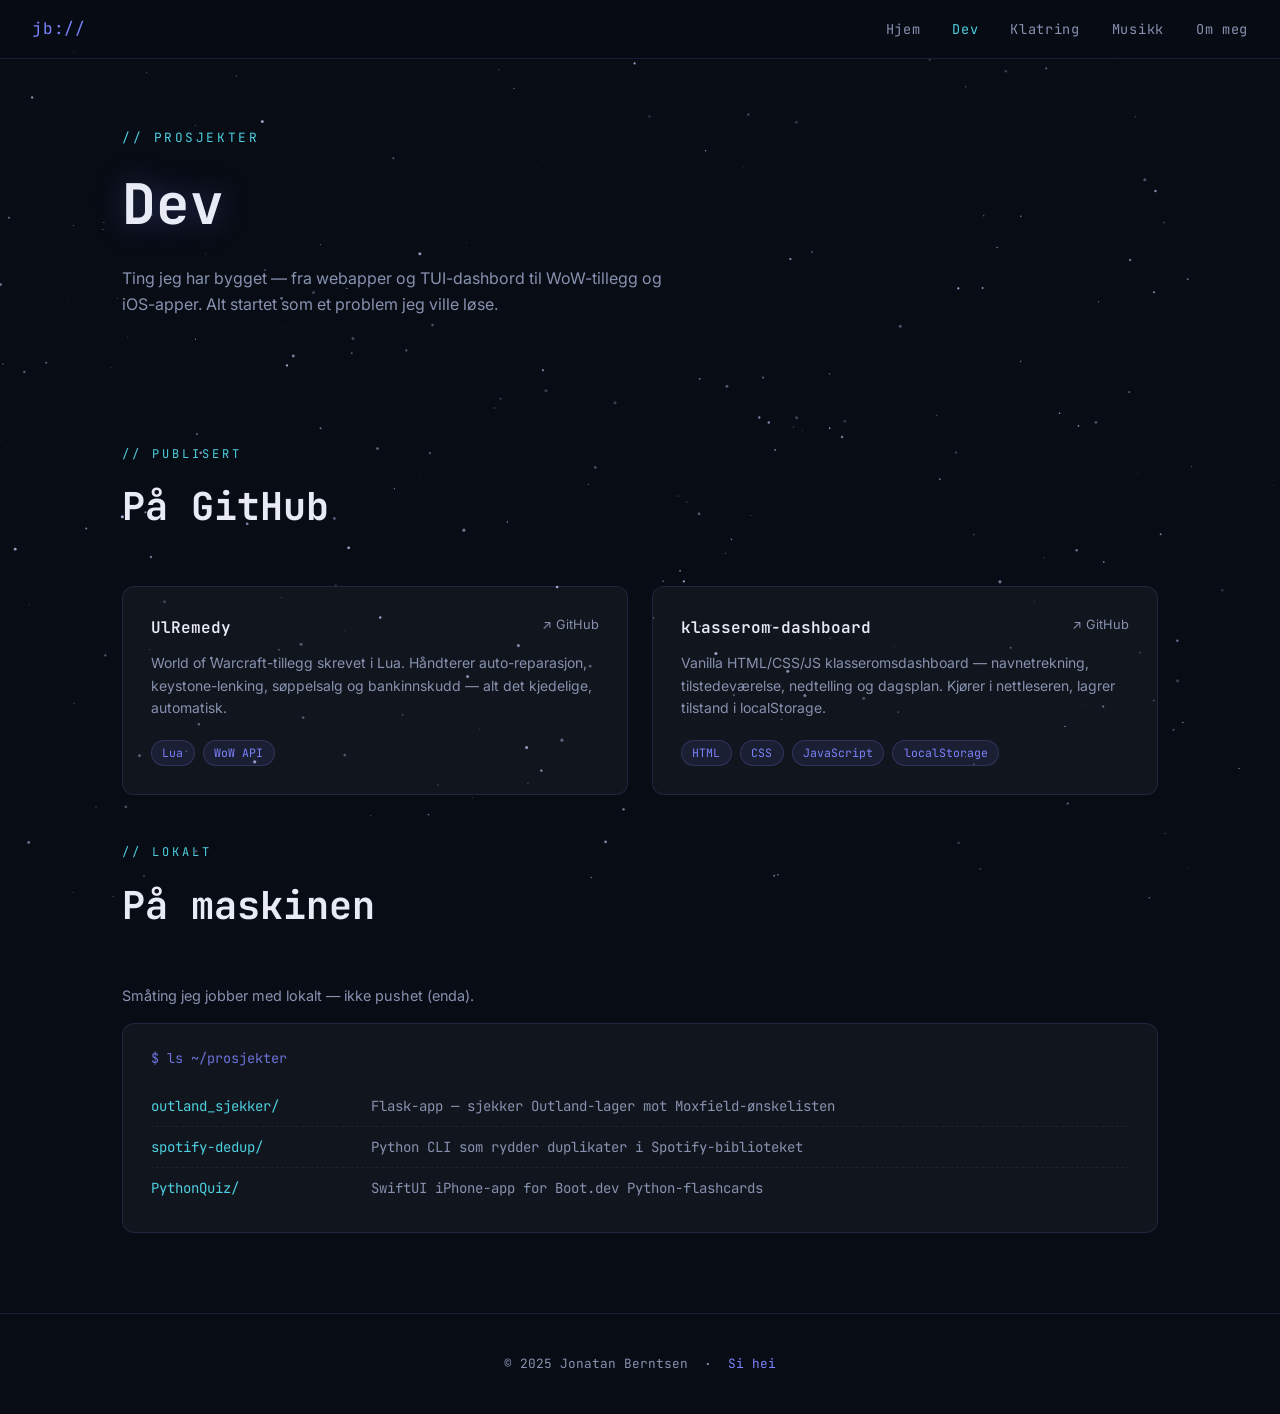
==== dev.html @ d4362f41 "Bytt emojis i nav-cards til SVG og rydd Dev-siden - index.html + style.css: erstatt emoji-ikoner (💻🧗" ====
<!DOCTYPE html>
<html lang="no">
<head>
  <meta charset="UTF-8" />
  <meta name="viewport" content="width=device-width, initial-scale=1.0" />
  <title>Dev — Jonatan Berntsen</title>
  <meta name="description" content="Prosjekter og ting Jonatan har bygget." />
  <link rel="preconnect" href="https://fonts.googleapis.com" />
  <link rel="preconnect" href="https://fonts.gstatic.com" crossorigin />
  <link href="https://fonts.googleapis.com/css2?family=JetBrains+Mono:wght@400;600;700&family=Inter:wght@400;500&display=swap" rel="stylesheet" />
  <link rel="stylesheet" href="css/style.css" />
</head>
<body>

<canvas id="starfield"></canvas>

<div class="page-wrap">

  <nav class="site-nav">
    <a class="nav-logo" href="index.html">jb://</a>
    <ul class="nav-links">
      <li><a href="index.html">Hjem</a></li>
      <li><a href="dev.html">Dev</a></li>
      <li><a href="klatring.html">Klatring</a></li>
      <li><a href="musikk.html">Musikk</a></li>
      <li><a href="om-meg.html">Om meg</a></li>
    </ul>
  </nav>

  <div class="page-hero">
    <p class="page-hero-label">// prosjekter</p>
    <h1 class="page-hero-title">Dev</h1>
    <p class="page-hero-sub">
      Ting jeg har bygget — fra webapper og TUI-dashbord til WoW-tillegg og iOS-apper.
      Alt startet som et problem jeg ville løse.
    </p>
  </div>

  <section>

    <p class="section-label">// publisert</p>
    <h2 class="section-title">På GitHub</h2>

    <div class="project-grid">

      <div class="project-card">
        <div class="project-card-header">
          <span class="project-name">UlRemedy</span>
          <a class="project-link" href="https://github.com/Knitresletta/UlRemedy" target="_blank" rel="noopener">↗ GitHub</a>
        </div>
        <p class="project-desc">
          World of Warcraft-tillegg skrevet i Lua. Håndterer auto-reparasjon, keystone-lenking,
          søppelsalg og bankinnskudd — alt det kjedelige, automatisk.
        </p>
        <div class="tech-tags">
          <span class="tech-tag">Lua</span>
          <span class="tech-tag">WoW API</span>
        </div>
      </div>

      <div class="project-card">
        <div class="project-card-header">
          <span class="project-name">klasserom-dashboard</span>
          <a class="project-link" href="https://github.com/Knitresletta/klasserom-dashboard" target="_blank" rel="noopener">↗ GitHub</a>
        </div>
        <p class="project-desc">
          Vanilla HTML/CSS/JS klasseromsdashboard — navnetrekning, tilstedeværelse, nedtelling og dagsplan.
          Kjører i nettleseren, lagrer tilstand i localStorage.
        </p>
        <div class="tech-tags">
          <span class="tech-tag">HTML</span>
          <span class="tech-tag">CSS</span>
          <span class="tech-tag">JavaScript</span>
          <span class="tech-tag">localStorage</span>
        </div>
      </div>

    </div>

    <p class="section-label" style="margin-top:3rem;">// lokalt</p>
    <h2 class="section-title">På maskinen</h2>
    <p style="color:var(--text-muted);font-size:0.9rem;margin-bottom:1rem;">
      Småting jeg jobber med lokalt — ikke pushet (enda).
    </p>

    <div class="local-projects">
      <p class="local-projects-prompt">$ ls ~/prosjekter</p>

      <div class="local-project">
        <span class="local-project-name">outland_sjekker/</span>
        <span class="local-project-desc">Flask-app — sjekker Outland-lager mot Moxfield-ønskelisten</span>
      </div>
      <div class="local-project">
        <span class="local-project-name">spotify-dedup/</span>
        <span class="local-project-desc">Python CLI som rydder duplikater i Spotify-biblioteket</span>
      </div>
      <div class="local-project">
        <span class="local-project-name">PythonQuiz/</span>
        <span class="local-project-desc">SwiftUI iPhone-app for Boot.dev Python-flashcards</span>
      </div>
    </div>

  </section>

  <footer class="site-footer">
    <p>© 2025 Jonatan Berntsen &nbsp;·&nbsp; <a href="index.html#kontakt">Si hei</a></p>
  </footer>

</div>

<script src="js/main.js"></script>
</body>
</html>
---- css/style.css ----
/* ===== RESET & BASE ===== */
*, *::before, *::after {
  box-sizing: border-box;
  margin: 0;
  padding: 0;
}

:root {
  --bg: #080c14;
  --bg-card: rgba(255, 255, 255, 0.04);
  --bg-card-hover: rgba(124, 131, 253, 0.08);
  --text: #e8eaf6;
  --text-muted: #8892b0;
  --accent: #7c83fd;
  --accent-cyan: #4dd0e1;
  --accent-glow: rgba(124, 131, 253, 0.35);
  --cyan-glow: rgba(77, 208, 225, 0.3);
  --border: rgba(124, 131, 253, 0.15);
  --border-hover: rgba(124, 131, 253, 0.5);
  --font-mono: 'JetBrains Mono', 'Courier New', monospace;
  --font-body: 'Inter', system-ui, sans-serif;
  --radius: 12px;
  --transition: 0.3s ease;
}

html {
  scroll-behavior: smooth;
}

body {
  background-color: var(--bg);
  color: var(--text);
  font-family: var(--font-body);
  font-size: 16px;
  line-height: 1.6;
  overflow-x: hidden;
}

a {
  color: var(--accent);
  text-decoration: none;
}

a:hover {
  color: var(--accent-cyan);
}

/* ===== CANVAS STARFIELD ===== */
#starfield {
  position: fixed;
  top: 0;
  left: 0;
  width: 100%;
  height: 100%;
  z-index: 0;
  pointer-events: none;
}

/* ===== LAYOUT WRAPPER ===== */
.page-wrap {
  position: relative;
  z-index: 1;
}

/* ===== NAV HEADER ===== */
.site-nav {
  position: fixed;
  top: 0;
  left: 0;
  right: 0;
  z-index: 100;
  display: flex;
  justify-content: space-between;
  align-items: center;
  padding: 1rem 2rem;
  background: rgba(8, 12, 20, 0.8);
  backdrop-filter: blur(12px);
  border-bottom: 1px solid var(--border);
}

.nav-logo {
  font-family: var(--font-mono);
  font-size: 1rem;
  color: var(--accent);
  letter-spacing: 0.05em;
}

.nav-links {
  display: flex;
  gap: 2rem;
  list-style: none;
}

.nav-links a {
  font-family: var(--font-mono);
  font-size: 0.85rem;
  color: var(--text-muted);
  letter-spacing: 0.05em;
  transition: color var(--transition);
}

.nav-links a:hover,
.nav-links a.active {
  color: var(--accent-cyan);
}

/* ===== HERO ===== */
.hero {
  min-height: 100vh;
  display: flex;
  flex-direction: column;
  justify-content: center;
  align-items: center;
  text-align: center;
  padding: 6rem 2rem 4rem;
}

.hero-eyebrow {
  font-family: var(--font-mono);
  font-size: 0.85rem;
  color: var(--accent-cyan);
  letter-spacing: 0.2em;
  text-transform: uppercase;
  margin-bottom: 1.5rem;
  opacity: 0;
  animation: fadeUp 0.8s ease 0.3s forwards;
}

.hero-name {
  font-family: var(--font-mono);
  font-size: clamp(2.5rem, 8vw, 5.5rem);
  font-weight: 700;
  line-height: 1.1;
  letter-spacing: -0.02em;
  color: var(--text);
  text-shadow: 0 0 40px var(--accent-glow);
  opacity: 0;
  animation: fadeUp 0.8s ease 0.5s forwards;
}

.hero-roles {
  font-family: var(--font-mono);
  font-size: clamp(0.9rem, 2.5vw, 1.15rem);
  color: var(--text-muted);
  margin-top: 1.25rem;
  min-height: 1.6em;
  opacity: 0;
  animation: fadeUp 0.8s ease 0.7s forwards;
}

.hero-roles .role-highlight {
  color: var(--accent);
}

.hero-tagline {
  margin-top: 2rem;
  font-size: 1rem;
  color: var(--text-muted);
  max-width: 480px;
  opacity: 0;
  animation: fadeUp 0.8s ease 0.9s forwards;
}

.scroll-hint {
  margin-top: 3.5rem;
  display: flex;
  flex-direction: column;
  align-items: center;
  gap: 0.5rem;
  opacity: 0;
  animation: fadeUp 0.8s ease 1.1s forwards;
}

.scroll-hint span {
  font-family: var(--font-mono);
  font-size: 0.75rem;
  color: var(--text-muted);
  letter-spacing: 0.1em;
}

.scroll-arrow {
  width: 24px;
  height: 24px;
  border-right: 2px solid var(--accent);
  border-bottom: 2px solid var(--accent);
  transform: rotate(45deg);
  animation: bounce 2s ease infinite;
  cursor: pointer;
}

/* ===== SECTIONS ===== */
section {
  padding: 5rem 2rem;
  max-width: 1100px;
  margin: 0 auto;
}

.section-label {
  font-family: var(--font-mono);
  font-size: 0.75rem;
  color: var(--accent-cyan);
  letter-spacing: 0.25em;
  text-transform: uppercase;
  margin-bottom: 0.75rem;
}

.section-title {
  font-family: var(--font-mono);
  font-size: clamp(1.6rem, 4vw, 2.4rem);
  font-weight: 700;
  color: var(--text);
  margin-bottom: 3rem;
}

/* ===== NAV CARDS (LANDING) ===== */
.nav-cards {
  display: grid;
  grid-template-columns: repeat(auto-fit, minmax(220px, 1fr));
  gap: 1.5rem;
}

.nav-card {
  display: block;
  background: var(--bg-card);
  border: 1px solid var(--border);
  border-radius: var(--radius);
  padding: 2rem 1.75rem;
  transition: background var(--transition), border-color var(--transition), transform var(--transition), box-shadow var(--transition);
  cursor: pointer;
}

.nav-card:hover {
  background: var(--bg-card-hover);
  border-color: var(--border-hover);
  transform: translateY(-4px);
  box-shadow: 0 8px 32px var(--accent-glow), 0 0 0 1px var(--border-hover);
}

.nav-card-icon {
  width: 32px;
  height: 32px;
  margin-bottom: 1rem;
  display: block;
  color: var(--accent);
  transition: color var(--transition), transform var(--transition);
}

.nav-card:hover .nav-card-icon {
  color: var(--accent-cyan);
  transform: translateY(-2px);
}

.nav-card-title {
  font-family: var(--font-mono);
  font-size: 1.1rem;
  font-weight: 600;
  color: var(--text);
  margin-bottom: 0.5rem;
}

.nav-card-desc {
  font-size: 0.875rem;
  color: var(--text-muted);
  line-height: 1.5;
}

.nav-card-arrow {
  display: inline-block;
  margin-top: 1.25rem;
  font-family: var(--font-mono);
  font-size: 0.8rem;
  color: var(--accent);
  transition: transform var(--transition), color var(--transition);
}

.nav-card:hover .nav-card-arrow {
  transform: translateX(4px);
  color: var(--accent-cyan);
}

/* ===== PROJECT CARDS ===== */
.project-grid {
  display: grid;
  grid-template-columns: repeat(auto-fit, minmax(300px, 1fr));
  gap: 1.5rem;
}

.project-card {
  background: var(--bg-card);
  border: 1px solid var(--border);
  border-radius: var(--radius);
  padding: 1.75rem;
  transition: background var(--transition), border-color var(--transition), transform var(--transition), box-shadow var(--transition);
}

.project-card:hover {
  background: var(--bg-card-hover);
  border-color: var(--border-hover);
  transform: translateY(-3px);
  box-shadow: 0 6px 24px var(--accent-glow);
}

.project-card-header {
  display: flex;
  justify-content: space-between;
  align-items: flex-start;
  margin-bottom: 0.75rem;
}

.project-name {
  font-family: var(--font-mono);
  font-size: 1rem;
  font-weight: 600;
  color: var(--text);
}

.project-link {
  font-size: 0.8rem;
  color: var(--text-muted);
  transition: color var(--transition);
}

.project-link:hover {
  color: var(--accent-cyan);
}

.project-desc {
  font-size: 0.875rem;
  color: var(--text-muted);
  margin-bottom: 1.25rem;
  line-height: 1.6;
}

.tech-tags {
  display: flex;
  flex-wrap: wrap;
  gap: 0.5rem;
}

.tech-tag {
  font-family: var(--font-mono);
  font-size: 0.72rem;
  padding: 0.2rem 0.65rem;
  border-radius: 99px;
  background: rgba(124, 131, 253, 0.1);
  color: var(--accent);
  border: 1px solid rgba(124, 131, 253, 0.2);
}

/* ===== LOCAL PROJECTS (terminal list) ===== */
.local-projects {
  background: var(--bg-card);
  border: 1px solid var(--border);
  border-radius: var(--radius);
  padding: 1.5rem 1.75rem;
  font-family: var(--font-mono);
}

.local-projects-prompt {
  color: var(--accent);
  font-size: 0.85rem;
  margin-bottom: 1rem;
  opacity: 0.85;
}

.local-project {
  display: grid;
  grid-template-columns: 200px 1fr;
  gap: 1.25rem;
  padding: 0.55rem 0;
  font-size: 0.875rem;
  border-bottom: 1px dashed rgba(255, 255, 255, 0.06);
}

.local-project:last-child {
  border-bottom: none;
}

.local-project-name {
  color: var(--accent-cyan);
}

.local-project-desc {
  color: var(--text-muted);
  font-family: var(--font-sans);
}

/* ===== CONTACT FORM ===== */
.contact-section {
  max-width: 640px;
  margin: 0 auto;
}

.contact-form {
  display: flex;
  flex-direction: column;
  gap: 1.25rem;
}

.form-group {
  display: flex;
  flex-direction: column;
  gap: 0.4rem;
}

.form-group label {
  font-family: var(--font-mono);
  font-size: 0.8rem;
  color: var(--text-muted);
  letter-spacing: 0.08em;
}

.form-group input,
.form-group textarea {
  background: var(--bg-card);
  border: 1px solid var(--border);
  border-radius: 8px;
  padding: 0.75rem 1rem;
  color: var(--text);
  font-family: var(--font-body);
  font-size: 0.95rem;
  transition: border-color var(--transition), box-shadow var(--transition);
  outline: none;
  resize: none;
}

.form-group input:focus,
.form-group textarea:focus {
  border-color: var(--accent);
  box-shadow: 0 0 0 3px var(--accent-glow);
}

.form-group textarea {
  min-height: 140px;
}

.btn-send {
  align-self: flex-start;
  background: transparent;
  border: 1px solid var(--accent);
  color: var(--accent);
  font-family: var(--font-mono);
  font-size: 0.9rem;
  padding: 0.75rem 2rem;
  border-radius: 8px;
  cursor: pointer;
  transition: background var(--transition), color var(--transition), box-shadow var(--transition);
}

.btn-send:hover {
  background: var(--accent);
  color: var(--bg);
  box-shadow: 0 4px 20px var(--accent-glow);
}

.form-success {
  display: none;
  font-family: var(--font-mono);
  font-size: 0.9rem;
  color: var(--accent-cyan);
  padding: 1rem;
  border: 1px solid var(--cyan-glow);
  border-radius: 8px;
  text-align: center;
}

/* ===== CONTENT BLOCKS (undersider) ===== */
.content-block {
  max-width: 720px;
}

.content-block h2 {
  font-family: var(--font-mono);
  font-size: 1.3rem;
  color: var(--accent);
  margin-top: 2.5rem;
  margin-bottom: 0.75rem;
}

.content-block p {
  color: var(--text-muted);
  line-height: 1.8;
  margin-bottom: 1rem;
}

.content-block ul {
  color: var(--text-muted);
  padding-left: 1.5rem;
  line-height: 1.8;
}

.skill-list {
  display: flex;
  flex-wrap: wrap;
  gap: 0.75rem;
  margin-top: 1.25rem;
}

.skill-badge {
  font-family: var(--font-mono);
  font-size: 0.8rem;
  padding: 0.35rem 0.85rem;
  border-radius: 99px;
  background: rgba(77, 208, 225, 0.08);
  color: var(--accent-cyan);
  border: 1px solid rgba(77, 208, 225, 0.2);
}

/* ===== FOOTER ===== */
.site-footer {
  text-align: center;
  padding: 2.5rem 2rem;
  font-family: var(--font-mono);
  font-size: 0.8rem;
  color: var(--text-muted);
  border-top: 1px solid var(--border);
}

/* ===== SUBPAGE HERO ===== */
.page-hero {
  padding: 8rem 2rem 3rem;
  max-width: 1100px;
  margin: 0 auto;
}

.page-hero-label {
  font-family: var(--font-mono);
  font-size: 0.8rem;
  color: var(--accent-cyan);
  letter-spacing: 0.2em;
  text-transform: uppercase;
  margin-bottom: 0.75rem;
}

.page-hero-title {
  font-family: var(--font-mono);
  font-size: clamp(2rem, 5vw, 3.5rem);
  font-weight: 700;
  color: var(--text);
  text-shadow: 0 0 30px var(--accent-glow);
}

.page-hero-sub {
  margin-top: 1rem;
  font-size: 1rem;
  color: var(--text-muted);
  max-width: 560px;
}

/* ===== DIVIDER ===== */
.divider {
  width: 100%;
  height: 1px;
  background: linear-gradient(90deg, transparent, var(--border), transparent);
  margin: 1rem 0;
}

/* ===== ANIMATIONS ===== */
@keyframes fadeUp {
  from { opacity: 0; transform: translateY(20px); }
  to   { opacity: 1; transform: translateY(0); }
}

@keyframes bounce {
  0%, 100% { transform: rotate(45deg) translateY(0); }
  50%       { transform: rotate(45deg) translateY(6px); }
}

/* ===== TYPEWRITER CURSOR ===== */
.cursor {
  display: inline-block;
  width: 2px;
  height: 1.1em;
  background: var(--accent-cyan);
  vertical-align: middle;
  margin-left: 2px;
  animation: blink 1s step-end infinite;
}

@keyframes blink {
  0%, 100% { opacity: 1; }
  50%       { opacity: 0; }
}

/* ===== ØTHER/DEV/NULL SECTION ===== */
.oether-section {
  border-left: 3px solid var(--accent-cyan);
  padding-left: 1.75rem;
  margin-bottom: 4rem;
}

.oether-banner {
  width: 100%;
  max-height: 260px;
  object-fit: cover;
  border-radius: var(--radius);
  margin-bottom: 1.75rem;
  border: 1px solid var(--border);
}

.oether-meta {
  display: flex;
  align-items: center;
  gap: 1rem;
  margin-bottom: 1.25rem;
  flex-wrap: wrap;
}

.oether-genre-tag {
  font-family: var(--font-mono);
  font-size: 0.75rem;
  padding: 0.25rem 0.75rem;
  border-radius: 99px;
  background: rgba(77, 208, 225, 0.1);
  color: var(--accent-cyan);
  border: 1px solid rgba(77, 208, 225, 0.25);
}

.btn-spotify {
  display: inline-flex;
  align-items: center;
  gap: 0.5rem;
  background: transparent;
  border: 1px solid var(--accent-cyan);
  color: var(--accent-cyan);
  font-family: var(--font-mono);
  font-size: 0.85rem;
  padding: 0.6rem 1.4rem;
  border-radius: 8px;
  transition: background var(--transition), color var(--transition), box-shadow var(--transition);
  margin-top: 1.5rem;
  margin-bottom: 2.5rem;
}

.btn-spotify:hover {
  background: var(--accent-cyan);
  color: var(--bg);
  box-shadow: 0 4px 20px var(--cyan-glow);
}

/* ===== TRACK GRID ===== */
.track-grid {
  display: grid;
  grid-template-columns: repeat(auto-fill, minmax(155px, 1fr));
  gap: 1.25rem;
}

.track-card {
  position: relative;
  border-radius: var(--radius);
  overflow: hidden;
  background: var(--bg-card);
  border: 1px solid var(--border);
  transition: transform var(--transition), box-shadow var(--transition), border-color var(--transition);
}

.track-card:hover {
  transform: translateY(-3px);
  box-shadow: 0 6px 24px var(--cyan-glow);
  border-color: rgba(77, 208, 225, 0.4);
}

.track-card img {
  width: 100%;
  aspect-ratio: 1;
  object-fit: cover;
  display: block;
}

.track-card-info {
  padding: 0.75rem;
}

.track-title {
  font-family: var(--font-mono);
  font-size: 0.78rem;
  color: var(--text);
  line-height: 1.3;
  margin-bottom: 0.25rem;
}

.track-duration {
  font-family: var(--font-mono);
  font-size: 0.7rem;
  color: var(--text-muted);
}

.track-card-link {
  position: absolute;
  inset: 0;
  z-index: 1;
}

/* ===== INSTRUMENT BADGES ===== */
.instrument-primary {
  font-family: var(--font-mono);
  font-size: 0.9rem;
  padding: 0.4rem 1rem;
  border-radius: 99px;
  background: rgba(77, 208, 225, 0.12);
  color: var(--accent-cyan);
  border: 1px solid rgba(77, 208, 225, 0.35);
  font-weight: 600;
}

/* ===== FRONT OF HOUSE BLOCK ===== */
.foh-block {
  margin-top: 2.5rem;
  padding: 1.5rem 1.75rem;
  border-left: 3px solid var(--accent);
  background: rgba(124, 131, 253, 0.04);
  border-radius: 0 var(--radius) var(--radius) 0;
}

.foh-block h3 {
  font-family: var(--font-mono);
  font-size: 1rem;
  color: var(--accent);
  margin-bottom: 0.75rem;
}

.foh-block p {
  font-size: 0.9rem;
  color: var(--text-muted);
  line-height: 1.7;
  margin-bottom: 0.5rem;
}

/* ===== MOBILE ===== */
@media (max-width: 640px) {
  .nav-links {
    gap: 1rem;
  }
  .nav-links a {
    font-size: 0.75rem;
  }
  .nav-cards {
    grid-template-columns: 1fr 1fr;
  }
  .project-grid {
    grid-template-columns: 1fr;
  }
  .local-project {
    grid-template-columns: 1fr;
    gap: 0.25rem;
  }
  .btn-send {
    align-self: stretch;
    text-align: center;
  }
}

@media (max-width: 400px) {
  .nav-cards {
    grid-template-columns: 1fr;
  }
}
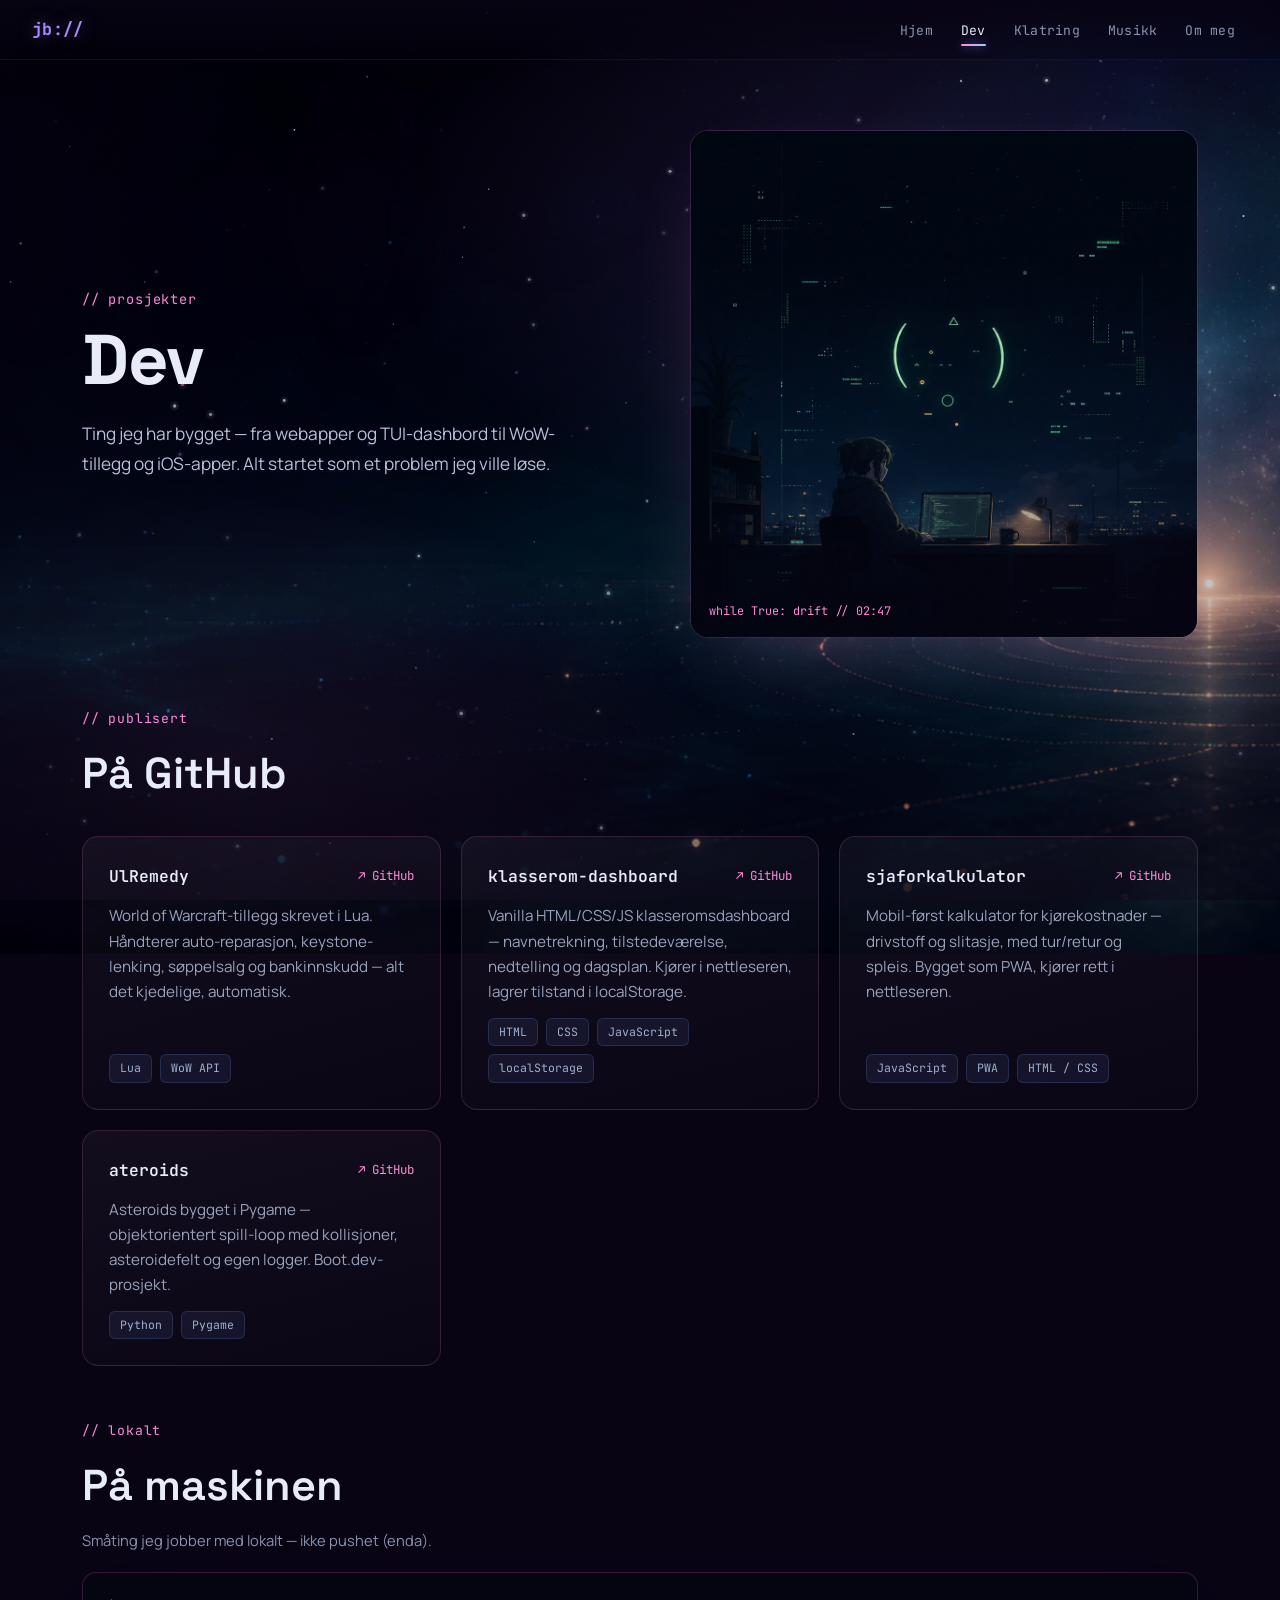
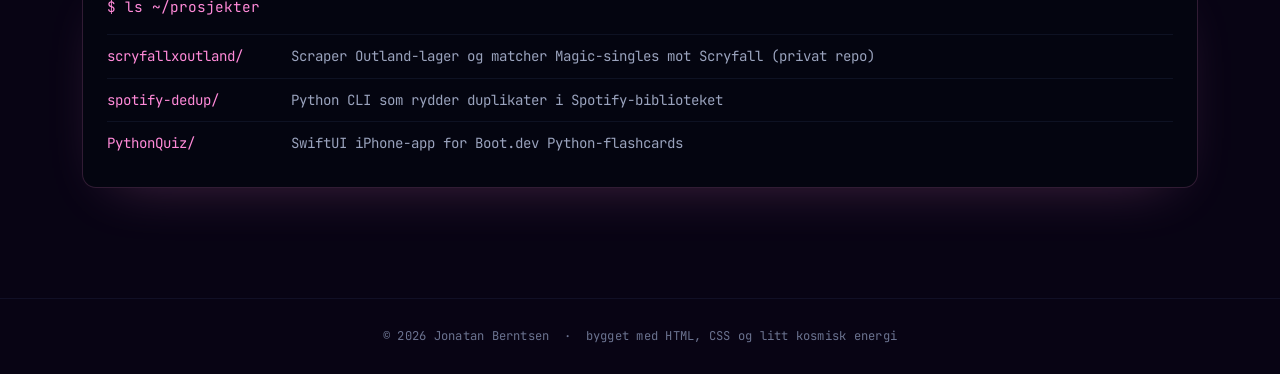
==== commit 39a17b8a: "Implementer Kosmos v2-designet fra Claude Design Visuell totaloverhaling av alle fem sidene: ny pale" ====
--- a/dev.html
+++ b/dev.html
@@ -7,12 +7,16 @@
   <meta name="description" content="Prosjekter og ting Jonatan har bygget." />
   <link rel="preconnect" href="https://fonts.googleapis.com" />
   <link rel="preconnect" href="https://fonts.gstatic.com" crossorigin />
-  <link href="https://fonts.googleapis.com/css2?family=JetBrains+Mono:wght@400;600;700&family=Inter:wght@400;500&display=swap" rel="stylesheet" />
+  <link href="https://fonts.googleapis.com/css2?family=Space+Grotesk:wght@400;500;600;700&family=Manrope:wght@400;500;600&family=JetBrains+Mono:wght@400;600;700&display=swap" rel="stylesheet" />
   <link rel="stylesheet" href="css/style.css" />
 </head>
 <body>
 
+<div class="cosmos-bg" aria-hidden="true"></div>
+<div class="nebula" aria-hidden="true"></div>
 <canvas id="starfield"></canvas>
+<div class="vignette" aria-hidden="true"></div>
+<div class="scanlines" aria-hidden="true"></div>
 
 <div class="page-wrap">
 
@@ -27,19 +31,28 @@
     </ul>
   </nav>
 
-  <div class="page-hero">
-    <p class="page-hero-label">// prosjekter</p>
-    <h1 class="page-hero-title">Dev</h1>
-    <p class="page-hero-sub">
-      Ting jeg har bygget — fra webapper og TUI-dashbord til WoW-tillegg og iOS-apper.
-      Alt startet som et problem jeg ville løse.
-    </p>
-  </div>
+  <main>
 
-  <section>
+  <!-- HERO -->
+  <section class="hero-grid">
+    <div>
+      <p class="page-hero-label" style="color:var(--pink);">// prosjekter</p>
+      <h1 class="page-hero-title">Dev</h1>
+      <p class="hero-grid-text">
+        Ting jeg har bygget — fra webapper og TUI-dashbord til WoW-tillegg og iOS-apper.
+        Alt startet som et problem jeg ville løse.
+      </p>
+    </div>
+    <div class="hero-media pink">
+      <img src="assets/images/withflowpass.jpg" alt="øther/dev/null — koding ved natt" />
+      <div class="hero-media-caption">while True: drift // 02:47</div>
+    </div>
+  </section>
 
-    <p class="section-label">// publisert</p>
-    <h2 class="section-title">På GitHub</h2>
+  <section class="section-wide" style="padding-top:40px;padding-bottom:110px;">
+
+    <p class="section-label pink">// publisert</p>
+    <h2 class="section-title" style="margin-bottom:28px;">På GitHub</h2>
 
     <div class="project-grid">
 
@@ -75,20 +88,49 @@
         </div>
       </div>
 
+      <div class="project-card">
+        <div class="project-card-header">
+          <span class="project-name">sjaforkalkulator</span>
+          <a class="project-link" href="https://github.com/Knitresletta/sjaforkalkulator" target="_blank" rel="noopener">↗ GitHub</a>
+        </div>
+        <p class="project-desc">
+          Mobil-først kalkulator for kjørekostnader — drivstoff og slitasje, med tur/retur og spleis.
+          Bygget som PWA, kjører rett i nettleseren.
+        </p>
+        <div class="tech-tags">
+          <span class="tech-tag">JavaScript</span>
+          <span class="tech-tag">PWA</span>
+          <span class="tech-tag">HTML / CSS</span>
+        </div>
+      </div>
+
+      <div class="project-card">
+        <div class="project-card-header">
+          <span class="project-name">ateroids</span>
+          <a class="project-link" href="https://github.com/Knitresletta/ateroids" target="_blank" rel="noopener">↗ GitHub</a>
+        </div>
+        <p class="project-desc">
+          Asteroids bygget i Pygame — objektorientert spill-loop med kollisjoner, asteroidefelt
+          og egen logger. Boot.dev-prosjekt.
+        </p>
+        <div class="tech-tags">
+          <span class="tech-tag">Python</span>
+          <span class="tech-tag">Pygame</span>
+        </div>
+      </div>
+
     </div>
 
-    <p class="section-label" style="margin-top:3rem;">// lokalt</p>
-    <h2 class="section-title">På maskinen</h2>
-    <p style="color:var(--text-muted);font-size:0.9rem;margin-bottom:1rem;">
-      Småting jeg jobber med lokalt — ikke pushet (enda).
-    </p>
+    <p class="section-label pink" style="margin-top:54px;">// lokalt</p>
+    <h2 class="section-title" style="margin-bottom:8px;">På maskinen</h2>
+    <p class="section-intro">Småting jeg jobber med lokalt — ikke pushet (enda).</p>
 
     <div class="local-projects">
       <p class="local-projects-prompt">$ ls ~/prosjekter</p>
 
       <div class="local-project">
-        <span class="local-project-name">outland_sjekker/</span>
-        <span class="local-project-desc">Flask-app — sjekker Outland-lager mot Moxfield-ønskelisten</span>
+        <span class="local-project-name">scryfallxoutland/</span>
+        <span class="local-project-desc">Scraper Outland-lager og matcher Magic-singles mot Scryfall (privat repo)</span>
       </div>
       <div class="local-project">
         <span class="local-project-name">spotify-dedup/</span>
@@ -102,8 +144,10 @@
 
   </section>
 
+  </main>
+
   <footer class="site-footer">
-    <p>© 2025 Jonatan Berntsen &nbsp;·&nbsp; <a href="index.html#kontakt">Si hei</a></p>
+    <p>© 2026 Jonatan Berntsen &nbsp;·&nbsp; bygget med HTML, CSS og litt kosmisk energi</p>
   </footer>
 
 </div>
--- a/css/style.css
+++ b/css/style.css
@@ -6,21 +6,25 @@
 }
 
 :root {
-  --bg: #080c14;
-  --bg-card: rgba(255, 255, 255, 0.04);
-  --bg-card-hover: rgba(124, 131, 253, 0.08);
-  --text: #e8eaf6;
-  --text-muted: #8892b0;
-  --accent: #7c83fd;
-  --accent-cyan: #4dd0e1;
-  --accent-glow: rgba(124, 131, 253, 0.35);
-  --cyan-glow: rgba(77, 208, 225, 0.3);
-  --border: rgba(124, 131, 253, 0.15);
-  --border-hover: rgba(124, 131, 253, 0.5);
+  --bg: #080414;
+  --bg-panel: #070912;
+  --bg-card: linear-gradient(165deg, rgba(255, 255, 255, 0.045), rgba(255, 255, 255, 0.012));
+  --text: #e8ecf8;
+  --text-soft: #b8c0d8;
+  --text-muted: #9aa3bd;
+  --text-dim: #8b93b0;
+  --text-faint: #6b7390;
+  --pink: #ff8ad8;
+  --purple: #a78bfa;
+  --cyan: #8fd0ff;
+  --magenta: #e06bff;
+  --tag-text: #9fb0d0;
+  --tag-bg: rgba(130, 170, 255, 0.08);
+  --tag-border: rgba(130, 170, 255, 0.16);
+  --hairline: rgba(130, 170, 255, 0.08);
+  --font-head: 'Space Grotesk', sans-serif;
+  --font-body: 'Manrope', system-ui, sans-serif;
   --font-mono: 'JetBrains Mono', 'Courier New', monospace;
-  --font-body: 'Inter', system-ui, sans-serif;
-  --radius: 12px;
-  --transition: 0.3s ease;
 }
 
 html {
@@ -34,35 +38,115 @@
   font-size: 16px;
   line-height: 1.6;
   overflow-x: hidden;
+  -webkit-font-smoothing: antialiased;
 }
 
 a {
-  color: var(--accent);
+  color: inherit;
   text-decoration: none;
 }
 
-a:hover {
-  color: var(--accent-cyan);
-}
-
-/* ===== CANVAS STARFIELD ===== */
+img {
+  display: block;
+  max-width: 100%;
+}
+
+::selection {
+  background: var(--cyan);
+  color: var(--bg);
+}
+
+body::-webkit-scrollbar {
+  width: 10px;
+}
+body::-webkit-scrollbar-track {
+  background: var(--bg);
+}
+body::-webkit-scrollbar-thumb {
+  background: rgba(130, 170, 255, 0.18);
+  border-radius: 8px;
+}
+
+/* ===== KEYFRAMES ===== */
+@keyframes kf-blink {
+  0%, 50% { opacity: 1; }
+  51%, 100% { opacity: 0; }
+}
+@keyframes kf-bob {
+  0%, 100% { transform: translateY(0); }
+  50% { transform: translateY(6px); }
+}
+
+@media (prefers-reduced-motion: reduce) {
+  *, *::before, *::after {
+    animation-duration: 0.01ms !important;
+    animation-iteration-count: 1 !important;
+    transition-duration: 0.01ms !important;
+  }
+  html { scroll-behavior: auto; }
+}
+
+/* ===== BAKGRUNNSLAG ===== */
+.cosmos-bg {
+  position: fixed;
+  inset: 0;
+  z-index: 0;
+  pointer-events: none;
+  background-image: url('../assets/images/cosmos-bg.jpg');
+  background-size: cover;
+  background-position: 65% center;
+  opacity: 0.85;
+  transform: scale(1.12);
+  will-change: transform;
+}
+
+.nebula {
+  position: fixed;
+  inset: 0;
+  z-index: 1;
+  pointer-events: none;
+  background:
+    radial-gradient(70% 55% at 75% 25%, rgba(167, 139, 250, 0.14), transparent 65%),
+    radial-gradient(55% 45% at 18% 85%, rgba(255, 138, 216, 0.1), transparent 70%);
+}
+
 #starfield {
   position: fixed;
-  top: 0;
-  left: 0;
-  width: 100%;
-  height: 100%;
-  z-index: 0;
+  inset: 0;
+  z-index: 1;
   pointer-events: none;
 }
 
-/* ===== LAYOUT WRAPPER ===== */
+.vignette {
+  position: fixed;
+  inset: 0;
+  z-index: 2;
+  pointer-events: none;
+  background: radial-gradient(130% 100% at 72% 22%, transparent 38%, rgba(8, 4, 20, 0.72) 100%);
+}
+
+.scanlines {
+  position: fixed;
+  inset: 0;
+  z-index: 50;
+  pointer-events: none;
+  background: repeating-linear-gradient(
+    to bottom,
+    rgba(167, 139, 250, 0.05) 0px,
+    rgba(167, 139, 250, 0.05) 1px,
+    transparent 1px,
+    transparent 3px
+  );
+  mix-blend-mode: overlay;
+  opacity: 0.55;
+}
+
 .page-wrap {
   position: relative;
-  z-index: 1;
-}
-
-/* ===== NAV HEADER ===== */
+  z-index: 10;
+}
+
+/* ===== NAV ===== */
 .site-nav {
   position: fixed;
   top: 0;
@@ -70,688 +154,828 @@
   right: 0;
   z-index: 100;
   display: flex;
+  align-items: center;
+  justify-content: space-between;
+  gap: 16px;
+  padding: 16px 32px;
+  backdrop-filter: blur(14px);
+  -webkit-backdrop-filter: blur(14px);
+  background: linear-gradient(180deg, rgba(8, 4, 20, 0.82), rgba(8, 4, 20, 0.18));
+  border-bottom: 1px solid var(--hairline);
+  flex-wrap: wrap;
+}
+
+.nav-logo {
+  font-family: var(--font-mono);
+  font-weight: 700;
+  font-size: 1.05rem;
+  letter-spacing: 0.02em;
+  color: var(--purple);
+  text-shadow: 0 0 16px rgba(167, 139, 250, 0.5);
+  transition: color 0.25s;
+}
+.nav-logo:hover {
+  color: var(--pink);
+}
+
+.nav-links {
+  display: flex;
+  gap: 2px;
+  align-items: center;
+  flex-wrap: wrap;
+  list-style: none;
+}
+
+.nav-links a {
+  position: relative;
+  font-family: var(--font-mono);
+  font-size: 0.82rem;
+  letter-spacing: 0.02em;
+  color: var(--text-dim);
+  padding: 8px 13px;
+  transition: color 0.25s;
+}
+.nav-links a:hover {
+  color: var(--text);
+}
+.nav-links a.active {
+  color: var(--text);
+}
+.nav-links a.active::after {
+  content: '';
+  position: absolute;
+  left: 13px;
+  right: 13px;
+  bottom: 1px;
+  height: 2px;
+  border-radius: 2px;
+  background: linear-gradient(90deg, var(--pink), var(--cyan));
+  box-shadow: 0 0 10px rgba(167, 139, 250, 0.7);
+}
+
+/* ===== SEKSJONER ===== */
+.section-wide {
+  max-width: 1180px;
+  margin: 0 auto;
+  padding: 0 32px;
+}
+
+.section-narrow {
+  max-width: 760px;
+  margin: 0 auto;
+  padding: 0 32px;
+}
+
+.section-label {
+  font-family: var(--font-mono);
+  font-size: 0.82rem;
+  letter-spacing: 0.06em;
+  margin: 0 0 10px;
+}
+.section-label.cyan { color: var(--cyan); }
+.section-label.pink { color: var(--pink); }
+.section-label.purple { color: var(--purple); }
+.section-label.magenta { color: var(--magenta); }
+
+.section-title {
+  font-family: var(--font-head);
+  font-weight: 600;
+  font-size: clamp(1.9rem, 3.6vw, 2.7rem);
+  margin: 0;
+}
+
+/* ===== HJEM: HERO ===== */
+.hero {
+  min-height: 100vh;
+  display: flex;
+  flex-direction: column;
+  justify-content: center;
+  max-width: 1180px;
+  margin: 0 auto;
+  padding: 130px 32px 70px;
+}
+
+.hero-eyebrow {
+  font-family: var(--font-mono);
+  color: var(--cyan);
+  font-size: 0.9rem;
+  letter-spacing: 0.08em;
+  margin: 0 0 20px;
+}
+
+.hero-name {
+  font-family: var(--font-head);
+  font-weight: 700;
+  font-size: clamp(3rem, 8.5vw, 6.8rem);
+  line-height: 0.95;
+  margin: 0;
+  letter-spacing: -0.03em;
+  background: linear-gradient(100deg, var(--pink) 5%, var(--purple) 48%, var(--cyan) 95%);
+  -webkit-background-clip: text;
+  background-clip: text;
+  color: transparent;
+}
+
+.hero-roles {
+  font-family: var(--font-mono);
+  font-size: clamp(1rem, 2.6vw, 1.5rem);
+  color: var(--text);
+  margin: 28px 0 0;
+  min-height: 1.6em;
+}
+.hero-roles .typed {
+  color: var(--cyan);
+}
+.hero-roles .typed-cursor {
+  color: var(--purple);
+  animation: kf-blink 1s step-end infinite;
+}
+
+.hero-tagline {
+  max-width: 580px;
+  color: var(--text-soft);
+  font-size: 1.08rem;
+  line-height: 1.75;
+  margin: 24px 0 0;
+}
+
+.hero-cta {
+  display: flex;
+  gap: 14px;
+  margin-top: 40px;
+  flex-wrap: wrap;
+}
+
+.btn-primary {
+  display: inline-flex;
+  align-items: center;
+  gap: 8px;
+  font-family: var(--font-mono);
+  font-size: 0.88rem;
+  font-weight: 600;
+  color: var(--bg);
+  background: var(--purple);
+  padding: 13px 26px;
+  border-radius: 10px;
+  box-shadow: 0 10px 30px -8px rgba(167, 139, 250, 0.5);
+  transition: transform 0.25s;
+}
+.btn-primary:hover {
+  transform: translateY(-3px);
+}
+
+.btn-ghost {
+  display: inline-flex;
+  align-items: center;
+  font-family: var(--font-mono);
+  font-size: 0.88rem;
+  color: var(--text);
+  border: 1px solid rgba(130, 170, 255, 0.28);
+  padding: 13px 26px;
+  border-radius: 10px;
+  transition: border-color 0.25s, background 0.25s;
+}
+.btn-ghost:hover {
+  border-color: rgba(143, 208, 255, 0.6);
+  background: rgba(143, 208, 255, 0.06);
+}
+
+.scroll-hint {
+  margin-top: 66px;
+  display: flex;
+  align-items: center;
+  gap: 12px;
+  color: var(--text-faint);
+  font-family: var(--font-mono);
+  font-size: 0.75rem;
+}
+.scroll-hint .arrow {
+  display: inline-block;
+  animation: kf-bob 1.8s ease-in-out infinite;
+}
+
+/* ===== HJEM: UTFORSK-KORT ===== */
+.nav-cards {
+  display: grid;
+  grid-template-columns: repeat(auto-fit, minmax(248px, 1fr));
+  gap: 20px;
+  margin-top: 36px;
+}
+
+.nav-card {
+  display: flex;
+  flex-direction: column;
+  gap: 14px;
+  padding: 28px;
+  border-radius: 16px;
+  background: var(--bg-card);
+  border: 1px solid var(--tag-border);
+  transition: transform 0.3s, box-shadow 0.3s, border-color 0.3s;
+  min-height: 230px;
+}
+.nav-card:hover {
+  transform: translateY(-6px);
+}
+
+.nav-card-title {
+  font-family: var(--font-head);
+  font-size: 1.35rem;
+  font-weight: 600;
+  color: var(--text);
+}
+
+.nav-card-desc {
+  color: var(--text-muted);
+  font-size: 0.95rem;
+  line-height: 1.6;
+}
+
+.nav-card-arrow {
+  margin-top: auto;
+  font-family: var(--font-mono);
+  font-size: 0.78rem;
+}
+
+.nav-card.pink { border-color: rgba(255, 138, 216, 0.18); }
+.nav-card.pink:hover {
+  border-color: rgba(255, 138, 216, 0.55);
+  box-shadow: 0 20px 50px -14px rgba(255, 138, 216, 0.28);
+}
+.nav-card.pink .nav-card-icon { stroke: var(--pink); }
+.nav-card.pink .nav-card-arrow { color: var(--pink); }
+
+.nav-card.purple { border-color: rgba(167, 139, 250, 0.18); }
+.nav-card.purple:hover {
+  border-color: rgba(167, 139, 250, 0.55);
+  box-shadow: 0 20px 50px -14px rgba(167, 139, 250, 0.28);
+}
+.nav-card.purple .nav-card-icon { stroke: var(--purple); }
+.nav-card.purple .nav-card-arrow { color: var(--purple); }
+
+.nav-card.magenta { border-color: rgba(224, 107, 255, 0.2); }
+.nav-card.magenta:hover {
+  border-color: rgba(224, 107, 255, 0.6);
+  box-shadow: 0 20px 50px -14px rgba(224, 107, 255, 0.3);
+}
+.nav-card.magenta .nav-card-icon { stroke: var(--magenta); }
+.nav-card.magenta .nav-card-arrow { color: var(--magenta); }
+
+.nav-card.cyan { border-color: rgba(143, 208, 255, 0.2); }
+.nav-card.cyan:hover {
+  border-color: rgba(143, 208, 255, 0.6);
+  box-shadow: 0 20px 50px -14px rgba(143, 208, 255, 0.3);
+}
+.nav-card.cyan .nav-card-icon { stroke: var(--cyan); }
+.nav-card.cyan .nav-card-arrow { color: var(--cyan); }
+
+.nav-card-icon {
+  width: 30px;
+  height: 30px;
+  fill: none;
+  stroke-width: 1.5;
+  stroke-linecap: round;
+  stroke-linejoin: round;
+}
+
+/* ===== UNDERSIDER: HERO ===== */
+.page-hero {
+  max-width: 900px;
+  margin: 0 auto;
+  padding: 140px 32px 20px;
+}
+
+.page-hero-label {
+  font-family: var(--font-mono);
+  font-size: 0.85rem;
+  letter-spacing: 0.06em;
+  margin: 0 0 14px;
+}
+
+.page-hero-title {
+  font-family: var(--font-head);
+  font-weight: 700;
+  font-size: clamp(2.8rem, 6.5vw, 5.2rem);
+  line-height: 1;
+  margin: 0;
+  letter-spacing: -0.02em;
+}
+
+.page-hero-sub {
+  color: var(--text-soft);
+  font-size: clamp(1.1rem, 2vw, 1.4rem);
+  line-height: 1.6;
+  margin: 26px 0 0;
+  max-width: 620px;
+  font-family: var(--font-head);
+  font-weight: 500;
+}
+
+/* Hero med bilde ved siden av (dev, om meg) */
+.hero-grid {
+  max-width: 1180px;
+  margin: 0 auto;
+  padding: 130px 32px 30px;
+  display: grid;
+  grid-template-columns: 1.05fr 0.95fr;
+  gap: 46px;
+  align-items: center;
+}
+
+.hero-grid .page-hero-title {
+  font-size: clamp(2.6rem, 5.5vw, 4.6rem);
+}
+
+.hero-grid-text {
+  color: var(--text-soft);
+  font-size: 1.08rem;
+  line-height: 1.75;
+  margin: 24px 0 0;
+  max-width: 520px;
+}
+
+.hero-media {
+  position: relative;
+  border-radius: 18px;
+  overflow: hidden;
+}
+.hero-media img {
+  width: 100%;
+  aspect-ratio: 1;
+  object-fit: cover;
+}
+.hero-media::after {
+  content: '';
+  position: absolute;
+  inset: 0;
+  background: linear-gradient(160deg, transparent 50%, rgba(8, 4, 20, 0.7));
+}
+.hero-media-caption {
+  position: absolute;
+  left: 18px;
+  bottom: 16px;
+  z-index: 1;
+  font-family: var(--font-mono);
+  font-size: 0.74rem;
+}
+.hero-media.pink {
+  border: 1px solid rgba(255, 138, 216, 0.18);
+  box-shadow: 0 30px 80px -30px rgba(255, 138, 216, 0.25);
+}
+.hero-media.pink .hero-media-caption { color: var(--pink); }
+.hero-media.cyan {
+  border: 1px solid rgba(143, 208, 255, 0.18);
+  box-shadow: 0 30px 80px -30px rgba(143, 208, 255, 0.3);
+}
+.hero-media.cyan .hero-media-caption { color: var(--cyan); }
+
+/* ===== PROSA ===== */
+.content-block h2 {
+  font-family: var(--font-head);
+  font-weight: 600;
+  font-size: 1.5rem;
+  margin: 2.6rem 0 1rem;
+  color: var(--text);
+}
+.content-block h3 {
+  font-family: var(--font-head);
+  font-weight: 600;
+  font-size: 1.2rem;
+  margin: 0 0 14px;
+  color: var(--text);
+}
+.content-block p {
+  color: var(--text-soft);
+  font-size: 1.02rem;
+  line-height: 1.8;
+  margin: 0 0 1rem;
+}
+.content-block a.inline-link {
+  color: var(--purple);
+  border-bottom: 1px solid rgba(167, 139, 250, 0.4);
+}
+.content-block code {
+  font-family: var(--font-mono);
+  color: var(--cyan);
+}
+
+/* ===== DEV: PROSJEKTKORT ===== */
+.project-grid {
+  display: grid;
+  grid-template-columns: repeat(auto-fit, minmax(290px, 1fr));
+  gap: 20px;
+}
+
+.project-card {
+  display: flex;
+  flex-direction: column;
+  gap: 14px;
+  padding: 26px;
+  border-radius: 16px;
+  background: var(--bg-card);
+  border: 1px solid rgba(255, 138, 216, 0.16);
+}
+
+.project-card-header {
+  display: flex;
   justify-content: space-between;
   align-items: center;
-  padding: 1rem 2rem;
-  background: rgba(8, 12, 20, 0.8);
-  backdrop-filter: blur(12px);
-  border-bottom: 1px solid var(--border);
-}
-
-.nav-logo {
-  font-family: var(--font-mono);
-  font-size: 1rem;
-  color: var(--accent);
-  letter-spacing: 0.05em;
-}
-
-.nav-links {
-  display: flex;
-  gap: 2rem;
-  list-style: none;
-}
-
-.nav-links a {
-  font-family: var(--font-mono);
-  font-size: 0.85rem;
+  gap: 12px;
+}
+
+.project-name {
+  font-family: var(--font-mono);
+  font-size: 1.02rem;
+  color: var(--text);
+  font-weight: 600;
+}
+
+.project-link {
+  font-family: var(--font-mono);
+  font-size: 0.78rem;
+  color: var(--pink);
+  white-space: nowrap;
+  transition: color 0.2s;
+}
+.project-link:hover {
+  color: var(--cyan);
+}
+
+.project-desc {
   color: var(--text-muted);
-  letter-spacing: 0.05em;
-  transition: color var(--transition);
-}
-
-.nav-links a:hover,
-.nav-links a.active {
-  color: var(--accent-cyan);
-}
-
-/* ===== HERO ===== */
-.hero {
-  min-height: 100vh;
-  display: flex;
-  flex-direction: column;
-  justify-content: center;
-  align-items: center;
-  text-align: center;
-  padding: 6rem 2rem 4rem;
-}
-
-.hero-eyebrow {
-  font-family: var(--font-mono);
-  font-size: 0.85rem;
-  color: var(--accent-cyan);
-  letter-spacing: 0.2em;
-  text-transform: uppercase;
-  margin-bottom: 1.5rem;
-  opacity: 0;
-  animation: fadeUp 0.8s ease 0.3s forwards;
-}
-
-.hero-name {
-  font-family: var(--font-mono);
-  font-size: clamp(2.5rem, 8vw, 5.5rem);
-  font-weight: 700;
-  line-height: 1.1;
-  letter-spacing: -0.02em;
-  color: var(--text);
-  text-shadow: 0 0 40px var(--accent-glow);
-  opacity: 0;
-  animation: fadeUp 0.8s ease 0.5s forwards;
-}
-
-.hero-roles {
-  font-family: var(--font-mono);
-  font-size: clamp(0.9rem, 2.5vw, 1.15rem);
-  color: var(--text-muted);
-  margin-top: 1.25rem;
-  min-height: 1.6em;
-  opacity: 0;
-  animation: fadeUp 0.8s ease 0.7s forwards;
-}
-
-.hero-roles .role-highlight {
-  color: var(--accent);
-}
-
-.hero-tagline {
-  margin-top: 2rem;
-  font-size: 1rem;
-  color: var(--text-muted);
-  max-width: 480px;
-  opacity: 0;
-  animation: fadeUp 0.8s ease 0.9s forwards;
-}
-
-.scroll-hint {
-  margin-top: 3.5rem;
-  display: flex;
-  flex-direction: column;
-  align-items: center;
-  gap: 0.5rem;
-  opacity: 0;
-  animation: fadeUp 0.8s ease 1.1s forwards;
-}
-
-.scroll-hint span {
-  font-family: var(--font-mono);
-  font-size: 0.75rem;
-  color: var(--text-muted);
-  letter-spacing: 0.1em;
-}
-
-.scroll-arrow {
-  width: 24px;
-  height: 24px;
-  border-right: 2px solid var(--accent);
-  border-bottom: 2px solid var(--accent);
-  transform: rotate(45deg);
-  animation: bounce 2s ease infinite;
-  cursor: pointer;
-}
-
-/* ===== SECTIONS ===== */
-section {
-  padding: 5rem 2rem;
-  max-width: 1100px;
-  margin: 0 auto;
-}
-
-.section-label {
-  font-family: var(--font-mono);
-  font-size: 0.75rem;
-  color: var(--accent-cyan);
-  letter-spacing: 0.25em;
-  text-transform: uppercase;
-  margin-bottom: 0.75rem;
-}
-
-.section-title {
-  font-family: var(--font-mono);
-  font-size: clamp(1.6rem, 4vw, 2.4rem);
-  font-weight: 700;
-  color: var(--text);
-  margin-bottom: 3rem;
-}
-
-/* ===== NAV CARDS (LANDING) ===== */
-.nav-cards {
-  display: grid;
-  grid-template-columns: repeat(auto-fit, minmax(220px, 1fr));
-  gap: 1.5rem;
-}
-
-.nav-card {
-  display: block;
-  background: var(--bg-card);
-  border: 1px solid var(--border);
-  border-radius: var(--radius);
-  padding: 2rem 1.75rem;
-  transition: background var(--transition), border-color var(--transition), transform var(--transition), box-shadow var(--transition);
-  cursor: pointer;
-}
-
-.nav-card:hover {
-  background: var(--bg-card-hover);
-  border-color: var(--border-hover);
-  transform: translateY(-4px);
-  box-shadow: 0 8px 32px var(--accent-glow), 0 0 0 1px var(--border-hover);
-}
-
-.nav-card-icon {
-  width: 32px;
-  height: 32px;
-  margin-bottom: 1rem;
-  display: block;
-  color: var(--accent);
-  transition: color var(--transition), transform var(--transition);
-}
-
-.nav-card:hover .nav-card-icon {
-  color: var(--accent-cyan);
-  transform: translateY(-2px);
-}
-
-.nav-card-title {
-  font-family: var(--font-mono);
-  font-size: 1.1rem;
-  font-weight: 600;
-  color: var(--text);
-  margin-bottom: 0.5rem;
-}
-
-.nav-card-desc {
-  font-size: 0.875rem;
-  color: var(--text-muted);
-  line-height: 1.5;
-}
-
-.nav-card-arrow {
-  display: inline-block;
-  margin-top: 1.25rem;
-  font-family: var(--font-mono);
-  font-size: 0.8rem;
-  color: var(--accent);
-  transition: transform var(--transition), color var(--transition);
-}
-
-.nav-card:hover .nav-card-arrow {
-  transform: translateX(4px);
-  color: var(--accent-cyan);
-}
-
-/* ===== PROJECT CARDS ===== */
-.project-grid {
-  display: grid;
-  grid-template-columns: repeat(auto-fit, minmax(300px, 1fr));
-  gap: 1.5rem;
-}
-
-.project-card {
-  background: var(--bg-card);
-  border: 1px solid var(--border);
-  border-radius: var(--radius);
-  padding: 1.75rem;
-  transition: background var(--transition), border-color var(--transition), transform var(--transition), box-shadow var(--transition);
-}
-
-.project-card:hover {
-  background: var(--bg-card-hover);
-  border-color: var(--border-hover);
-  transform: translateY(-3px);
-  box-shadow: 0 6px 24px var(--accent-glow);
-}
-
-.project-card-header {
-  display: flex;
-  justify-content: space-between;
-  align-items: flex-start;
-  margin-bottom: 0.75rem;
-}
-
-.project-name {
-  font-family: var(--font-mono);
-  font-size: 1rem;
-  font-weight: 600;
-  color: var(--text);
-}
-
-.project-link {
-  font-size: 0.8rem;
-  color: var(--text-muted);
-  transition: color var(--transition);
-}
-
-.project-link:hover {
-  color: var(--accent-cyan);
-}
-
-.project-desc {
-  font-size: 0.875rem;
-  color: var(--text-muted);
-  margin-bottom: 1.25rem;
-  line-height: 1.6;
+  font-size: 0.95rem;
+  line-height: 1.65;
+  margin: 0;
 }
 
 .tech-tags {
   display: flex;
   flex-wrap: wrap;
-  gap: 0.5rem;
+  gap: 8px;
+  margin-top: auto;
 }
 
 .tech-tag {
   font-family: var(--font-mono);
   font-size: 0.72rem;
-  padding: 0.2rem 0.65rem;
-  border-radius: 99px;
-  background: rgba(124, 131, 253, 0.1);
-  color: var(--accent);
-  border: 1px solid rgba(124, 131, 253, 0.2);
-}
-
-/* ===== LOCAL PROJECTS (terminal list) ===== */
+  color: var(--tag-text);
+  background: var(--tag-bg);
+  border: 1px solid var(--tag-border);
+  padding: 4px 10px;
+  border-radius: 6px;
+}
+
+/* ===== DEV: LOKALE PROSJEKTER ===== */
+.section-intro {
+  color: var(--text-dim);
+  font-size: 0.92rem;
+  margin: 0 0 20px;
+}
+
 .local-projects {
-  background: var(--bg-card);
-  border: 1px solid var(--border);
-  border-radius: var(--radius);
-  padding: 1.5rem 1.75rem;
-  font-family: var(--font-mono);
+  font-family: var(--font-mono);
+  background: rgba(4, 6, 16, 0.72);
+  border: 1px solid rgba(255, 138, 216, 0.18);
+  border-radius: 14px;
+  padding: 22px 24px;
+  box-shadow: 0 20px 60px -30px rgba(255, 138, 216, 0.3);
 }
 
 .local-projects-prompt {
-  color: var(--accent);
-  font-size: 0.85rem;
-  margin-bottom: 1rem;
-  opacity: 0.85;
+  color: var(--pink);
+  margin: 0 0 16px;
+  font-size: 0.9rem;
 }
 
 .local-project {
-  display: grid;
-  grid-template-columns: 200px 1fr;
-  gap: 1.25rem;
-  padding: 0.55rem 0;
-  font-size: 0.875rem;
-  border-bottom: 1px dashed rgba(255, 255, 255, 0.06);
-}
-
-.local-project:last-child {
-  border-bottom: none;
+  display: flex;
+  gap: 14px;
+  flex-wrap: wrap;
+  padding: 10px 0;
+  border-top: 1px solid var(--hairline);
 }
 
 .local-project-name {
-  color: var(--accent-cyan);
+  color: var(--pink);
+  font-size: 0.88rem;
+  min-width: 170px;
 }
 
 .local-project-desc {
   color: var(--text-muted);
-  font-family: var(--font-sans);
-}
-
-/* ===== CONTACT FORM ===== */
-.contact-section {
-  max-width: 640px;
-  margin: 0 auto;
-}
-
-.contact-form {
+  font-size: 0.88rem;
+}
+
+/* ===== SAMMENSLÅTTE KORT (klatring, musikk) ===== */
+.stacked-cards {
   display: flex;
   flex-direction: column;
-  gap: 1.25rem;
-}
-
-.form-group {
-  display: flex;
-  flex-direction: column;
-  gap: 0.4rem;
-}
-
-.form-group label {
-  font-family: var(--font-mono);
+  gap: 1px;
+  background: rgba(130, 170, 255, 0.1);
+  border-radius: 14px;
+  overflow: hidden;
+}
+.stacked-cards.purple { border: 1px solid rgba(167, 139, 250, 0.14); }
+.stacked-cards.magenta { border: 1px solid rgba(224, 107, 255, 0.14); }
+
+.stacked-card {
+  background: var(--bg-panel);
+  padding: 22px 24px;
+}
+
+.stacked-card h3 {
+  font-family: var(--font-mono);
+  font-size: 0.95rem;
+  margin: 0 0 8px;
+  font-weight: 600;
+}
+.stacked-cards.purple .stacked-card h3 { color: var(--purple); }
+.stacked-cards.magenta .stacked-card h3 { color: var(--magenta); }
+
+.stacked-card p {
+  color: var(--text-muted);
+  font-size: 0.98rem;
+  line-height: 1.7;
+  margin: 0;
+}
+.stacked-card p + p {
+  margin-top: 0.8rem;
+}
+
+/* ===== KNAPPER (outline) ===== */
+.btn-outline {
+  display: inline-block;
+  font-family: var(--font-mono);
+  font-size: 0.9rem;
+  padding: 11px 22px;
+  border-radius: 10px;
+  transition: background 0.25s, color 0.25s;
+}
+.btn-outline.purple {
+  color: var(--purple);
+  border: 1px solid rgba(167, 139, 250, 0.4);
+}
+.btn-outline.purple:hover {
+  background: var(--purple);
+  color: var(--bg);
+}
+.btn-outline.cyan {
+  color: var(--cyan);
+  border: 1px solid rgba(143, 208, 255, 0.5);
+}
+.btn-outline.cyan:hover {
+  background: var(--cyan);
+  color: var(--bg);
+}
+
+/* ===== MUSIKK ===== */
+.oether-banner {
+  position: relative;
+  border-radius: 18px;
+  overflow: hidden;
+  border: 1px solid rgba(224, 107, 255, 0.22);
+  box-shadow: 0 30px 90px -40px rgba(224, 107, 255, 0.4);
+}
+.oether-banner img {
+  width: 100%;
+  height: clamp(210px, 32vw, 380px);
+  object-fit: cover;
+  object-position: center 60%;
+}
+.oether-banner::after {
+  content: '';
+  position: absolute;
+  inset: 0;
+  background: linear-gradient(180deg, rgba(8, 4, 20, 0.05) 30%, rgba(8, 4, 20, 0.88));
+}
+.oether-banner-caption {
+  position: absolute;
+  left: 30px;
+  bottom: 26px;
+  z-index: 1;
+}
+.oether-banner-label {
+  font-family: var(--font-mono);
+  color: var(--magenta);
   font-size: 0.8rem;
+  margin-bottom: 8px;
+}
+.oether-banner-title {
+  font-family: var(--font-head);
+  font-size: clamp(1.9rem, 4.5vw, 3.2rem);
+  font-weight: 700;
+  letter-spacing: -0.01em;
+}
+
+.genre-tags {
+  display: flex;
+  flex-wrap: wrap;
+  gap: 10px;
+  margin-top: 22px;
+}
+
+.genre-tag {
+  font-family: var(--font-mono);
+  font-size: 0.76rem;
+  color: #c4b8ff;
+  background: rgba(224, 107, 255, 0.1);
+  border: 1px solid rgba(224, 107, 255, 0.28);
+  padding: 6px 14px;
+  border-radius: 999px;
+}
+
+.oether-text {
+  max-width: 760px;
+  margin-top: 24px;
+}
+.oether-text em {
+  color: #c4b8ff;
+}
+
+.mode-cards {
+  display: grid;
+  grid-template-columns: repeat(auto-fit, minmax(230px, 1fr));
+  gap: 16px;
+  max-width: 840px;
+}
+
+.mode-card {
+  padding: 20px;
+  border-radius: 14px;
+}
+.mode-card-title {
+  font-family: var(--font-mono);
+  font-weight: 600;
+  margin-bottom: 8px;
+}
+.mode-card p {
   color: var(--text-muted);
-  letter-spacing: 0.08em;
-}
-
-.form-group input,
-.form-group textarea {
-  background: var(--bg-card);
-  border: 1px solid var(--border);
-  border-radius: 8px;
-  padding: 0.75rem 1rem;
-  color: var(--text);
-  font-family: var(--font-body);
+  font-size: 0.9rem;
+  line-height: 1.6;
+  margin: 0;
+}
+.mode-card.cyan {
+  background: rgba(143, 208, 255, 0.06);
+  border: 1px solid rgba(143, 208, 255, 0.24);
+}
+.mode-card.cyan .mode-card-title { color: var(--cyan); }
+.mode-card.pink {
+  background: rgba(255, 138, 216, 0.06);
+  border: 1px solid rgba(255, 138, 216, 0.24);
+}
+.mode-card.pink .mode-card-title { color: var(--pink); }
+.mode-card.purple {
+  background: rgba(167, 139, 250, 0.06);
+  border: 1px solid rgba(167, 139, 250, 0.24);
+}
+.mode-card.purple .mode-card-title { color: var(--purple); }
+
+.title-note {
+  color: var(--text-muted);
   font-size: 0.95rem;
-  transition: border-color var(--transition), box-shadow var(--transition);
-  outline: none;
-  resize: none;
-}
-
-.form-group input:focus,
-.form-group textarea:focus {
-  border-color: var(--accent);
-  box-shadow: 0 0 0 3px var(--accent-glow);
-}
-
-.form-group textarea {
-  min-height: 140px;
-}
-
-.btn-send {
-  align-self: flex-start;
-  background: transparent;
-  border: 1px solid var(--accent);
-  color: var(--accent);
-  font-family: var(--font-mono);
-  font-size: 0.9rem;
-  padding: 0.75rem 2rem;
-  border-radius: 8px;
-  cursor: pointer;
-  transition: background var(--transition), color var(--transition), box-shadow var(--transition);
-}
-
-.btn-send:hover {
-  background: var(--accent);
-  color: var(--bg);
-  box-shadow: 0 4px 20px var(--accent-glow);
-}
-
-.form-success {
-  display: none;
-  font-family: var(--font-mono);
-  font-size: 0.9rem;
-  color: var(--accent-cyan);
-  padding: 1rem;
-  border: 1px solid var(--cyan-glow);
-  border-radius: 8px;
-  text-align: center;
-}
-
-/* ===== CONTENT BLOCKS (undersider) ===== */
-.content-block {
-  max-width: 720px;
-}
-
-.content-block h2 {
-  font-family: var(--font-mono);
-  font-size: 1.3rem;
-  color: var(--accent);
-  margin-top: 2.5rem;
-  margin-bottom: 0.75rem;
-}
-
-.content-block p {
-  color: var(--text-muted);
-  line-height: 1.8;
-  margin-bottom: 1rem;
-}
-
-.content-block ul {
-  color: var(--text-muted);
-  padding-left: 1.5rem;
-  line-height: 1.8;
-}
-
-.skill-list {
-  display: flex;
-  flex-wrap: wrap;
-  gap: 0.75rem;
-  margin-top: 1.25rem;
-}
-
-.skill-badge {
-  font-family: var(--font-mono);
-  font-size: 0.8rem;
-  padding: 0.35rem 0.85rem;
-  border-radius: 99px;
-  background: rgba(77, 208, 225, 0.08);
-  color: var(--accent-cyan);
-  border: 1px solid rgba(77, 208, 225, 0.2);
-}
-
-/* ===== FOOTER ===== */
-.site-footer {
-  text-align: center;
-  padding: 2.5rem 2rem;
-  font-family: var(--font-mono);
-  font-size: 0.8rem;
-  color: var(--text-muted);
-  border-top: 1px solid var(--border);
-}
-
-/* ===== SUBPAGE HERO ===== */
-.page-hero {
-  padding: 8rem 2rem 3rem;
-  max-width: 1100px;
-  margin: 0 auto;
-}
-
-.page-hero-label {
-  font-family: var(--font-mono);
-  font-size: 0.8rem;
-  color: var(--accent-cyan);
-  letter-spacing: 0.2em;
-  text-transform: uppercase;
-  margin-bottom: 0.75rem;
-}
-
-.page-hero-title {
-  font-family: var(--font-mono);
-  font-size: clamp(2rem, 5vw, 3.5rem);
-  font-weight: 700;
-  color: var(--text);
-  text-shadow: 0 0 30px var(--accent-glow);
-}
-
-.page-hero-sub {
-  margin-top: 1rem;
-  font-size: 1rem;
-  color: var(--text-muted);
-  max-width: 560px;
-}
-
-/* ===== DIVIDER ===== */
-.divider {
-  width: 100%;
-  height: 1px;
-  background: linear-gradient(90deg, transparent, var(--border), transparent);
-  margin: 1rem 0;
-}
-
-/* ===== ANIMATIONS ===== */
-@keyframes fadeUp {
-  from { opacity: 0; transform: translateY(20px); }
-  to   { opacity: 1; transform: translateY(0); }
-}
-
-@keyframes bounce {
-  0%, 100% { transform: rotate(45deg) translateY(0); }
-  50%       { transform: rotate(45deg) translateY(6px); }
-}
-
-/* ===== TYPEWRITER CURSOR ===== */
-.cursor {
-  display: inline-block;
-  width: 2px;
-  height: 1.1em;
-  background: var(--accent-cyan);
-  vertical-align: middle;
-  margin-left: 2px;
-  animation: blink 1s step-end infinite;
-}
-
-@keyframes blink {
-  0%, 100% { opacity: 1; }
-  50%       { opacity: 0; }
-}
-
-/* ===== ØTHER/DEV/NULL SECTION ===== */
-.oether-section {
-  border-left: 3px solid var(--accent-cyan);
-  padding-left: 1.75rem;
-  margin-bottom: 4rem;
-}
-
-.oether-banner {
-  width: 100%;
-  max-height: 260px;
-  object-fit: cover;
-  border-radius: var(--radius);
-  margin-bottom: 1.75rem;
-  border: 1px solid var(--border);
-}
-
-.oether-meta {
-  display: flex;
-  align-items: center;
-  gap: 1rem;
-  margin-bottom: 1.25rem;
-  flex-wrap: wrap;
-}
-
-.oether-genre-tag {
-  font-family: var(--font-mono);
-  font-size: 0.75rem;
-  padding: 0.25rem 0.75rem;
-  border-radius: 99px;
-  background: rgba(77, 208, 225, 0.1);
-  color: var(--accent-cyan);
-  border: 1px solid rgba(77, 208, 225, 0.25);
+  line-height: 1.7;
+  margin: 22px 0 0;
+  max-width: 760px;
 }
 
 .btn-spotify {
   display: inline-flex;
   align-items: center;
-  gap: 0.5rem;
-  background: transparent;
-  border: 1px solid var(--accent-cyan);
-  color: var(--accent-cyan);
-  font-family: var(--font-mono);
+  gap: 10px;
+  margin-top: 24px;
+  padding: 12px 24px;
+  border-radius: 999px;
+  background: #1db954;
+  color: var(--bg);
+  font-family: var(--font-mono);
+  font-weight: 600;
   font-size: 0.85rem;
-  padding: 0.6rem 1.4rem;
-  border-radius: 8px;
-  transition: background var(--transition), color var(--transition), box-shadow var(--transition);
-  margin-top: 1.5rem;
-  margin-bottom: 2.5rem;
-}
-
+  transition: transform 0.25s, box-shadow 0.25s;
+}
 .btn-spotify:hover {
-  background: var(--accent-cyan);
-  color: var(--bg);
-  box-shadow: 0 4px 20px var(--cyan-glow);
-}
-
-/* ===== TRACK GRID ===== */
+  transform: translateY(-3px);
+  box-shadow: 0 14px 36px -10px rgba(29, 185, 84, 0.7);
+}
+
 .track-grid {
   display: grid;
-  grid-template-columns: repeat(auto-fill, minmax(155px, 1fr));
-  gap: 1.25rem;
+  grid-template-columns: repeat(auto-fill, minmax(150px, 1fr));
+  gap: 16px;
+  margin-top: 30px;
 }
 
 .track-card {
+  display: block;
+  border-radius: 14px;
+  overflow: hidden;
+  border: 1px solid rgba(130, 170, 255, 0.12);
+  background: rgba(255, 255, 255, 0.02);
+  transition: transform 0.3s, border-color 0.3s, box-shadow 0.3s;
+}
+.track-card:hover {
+  transform: translateY(-5px);
+  border-color: rgba(224, 107, 255, 0.45);
+  box-shadow: 0 18px 44px -16px rgba(224, 107, 255, 0.4);
+}
+
+.track-card-media {
   position: relative;
-  border-radius: var(--radius);
-  overflow: hidden;
-  background: var(--bg-card);
-  border: 1px solid var(--border);
-  transition: transform var(--transition), box-shadow var(--transition), border-color var(--transition);
-}
-
-.track-card:hover {
-  transform: translateY(-3px);
-  box-shadow: 0 6px 24px var(--cyan-glow);
-  border-color: rgba(77, 208, 225, 0.4);
-}
-
-.track-card img {
+}
+.track-card-media img {
   width: 100%;
   aspect-ratio: 1;
   object-fit: cover;
-  display: block;
-}
-
-.track-card-info {
-  padding: 0.75rem;
-}
-
-.track-title {
-  font-family: var(--font-mono);
-  font-size: 0.78rem;
-  color: var(--text);
-  line-height: 1.3;
-  margin-bottom: 0.25rem;
-}
-
-.track-duration {
-  font-family: var(--font-mono);
-  font-size: 0.7rem;
-  color: var(--text-muted);
-}
-
-.track-card-link {
+}
+.track-card-media::after {
+  content: '';
   position: absolute;
   inset: 0;
-  z-index: 1;
-}
-
-/* ===== INSTRUMENT BADGES ===== */
+  background: linear-gradient(180deg, transparent 55%, rgba(8, 4, 20, 0.8));
+}
+
+.track-card-info {
+  padding: 12px 14px;
+}
+
+.track-title {
+  font-family: var(--font-mono);
+  font-size: 0.8rem;
+  color: var(--text);
+  word-break: break-word;
+  line-height: 1.4;
+}
+
+.track-meta {
+  display: flex;
+  justify-content: space-between;
+  margin-top: 8px;
+  font-family: var(--font-mono);
+  font-size: 0.7rem;
+  color: var(--text-dim);
+}
+
+/* ===== MUSIKK: INSTRUMENTER ===== */
+.divider-glow {
+  height: 1px;
+  background: linear-gradient(90deg, transparent, rgba(224, 107, 255, 0.3), transparent);
+  margin-bottom: 46px;
+}
+
+.skill-list {
+  display: flex;
+  flex-wrap: wrap;
+  gap: 10px;
+}
+
+.skill-badge {
+  font-family: var(--font-mono);
+  font-size: 0.8rem;
+  color: var(--tag-text);
+  background: var(--tag-bg);
+  border: 1px solid var(--tag-border);
+  padding: 7px 13px;
+  border-radius: 8px;
+}
+
 .instrument-primary {
   font-family: var(--font-mono);
-  font-size: 0.9rem;
-  padding: 0.4rem 1rem;
-  border-radius: 99px;
-  background: rgba(77, 208, 225, 0.12);
-  color: var(--accent-cyan);
-  border: 1px solid rgba(77, 208, 225, 0.35);
+  font-size: 0.82rem;
+  color: var(--bg);
+  background: linear-gradient(135deg, var(--magenta), var(--cyan));
+  padding: 7px 14px;
+  border-radius: 8px;
   font-weight: 600;
 }
 
-/* ===== FRONT OF HOUSE BLOCK ===== */
-.foh-block {
-  margin-top: 2.5rem;
-  padding: 1.5rem 1.75rem;
-  border-left: 3px solid var(--accent);
-  background: rgba(124, 131, 253, 0.04);
-  border-radius: 0 var(--radius) var(--radius) 0;
-}
-
-.foh-block h3 {
-  font-family: var(--font-mono);
-  font-size: 1rem;
-  color: var(--accent);
-  margin-bottom: 0.75rem;
-}
-
-.foh-block p {
-  font-size: 0.9rem;
-  color: var(--text-muted);
-  line-height: 1.7;
-  margin-bottom: 0.5rem;
-}
-
-/* ===== MOBILE ===== */
-@media (max-width: 640px) {
-  .nav-links {
-    gap: 1rem;
+/* ===== FOOTER ===== */
+.site-footer {
+  border-top: 1px solid var(--hairline);
+  padding: 28px 32px;
+  text-align: center;
+  color: var(--text-faint);
+  font-family: var(--font-mono);
+  font-size: 0.76rem;
+  letter-spacing: 0.02em;
+}
+
+/* ===== RESPONSIVT ===== */
+@media (max-width: 760px) {
+  .hero-grid {
+    grid-template-columns: 1fr;
+    gap: 30px;
+    padding-top: 120px;
   }
-  .nav-links a {
-    font-size: 0.75rem;
+  .site-nav {
+    padding: 12px 16px;
+    justify-content: center;
   }
-  .nav-cards {
-    grid-template-columns: 1fr 1fr;
+  .hero,
+  .page-hero {
+    padding-left: 20px;
+    padding-right: 20px;
   }
-  .project-grid {
-    grid-template-columns: 1fr;
+  .section-wide,
+  .section-narrow {
+    padding-left: 20px;
+    padding-right: 20px;
   }
-  .local-project {
-    grid-template-columns: 1fr;
-    gap: 0.25rem;
-  }
-  .btn-send {
-    align-self: stretch;
-    text-align: center;
-  }
-}
-
-@media (max-width: 400px) {
-  .nav-cards {
-    grid-template-columns: 1fr;
-  }
-}
+}
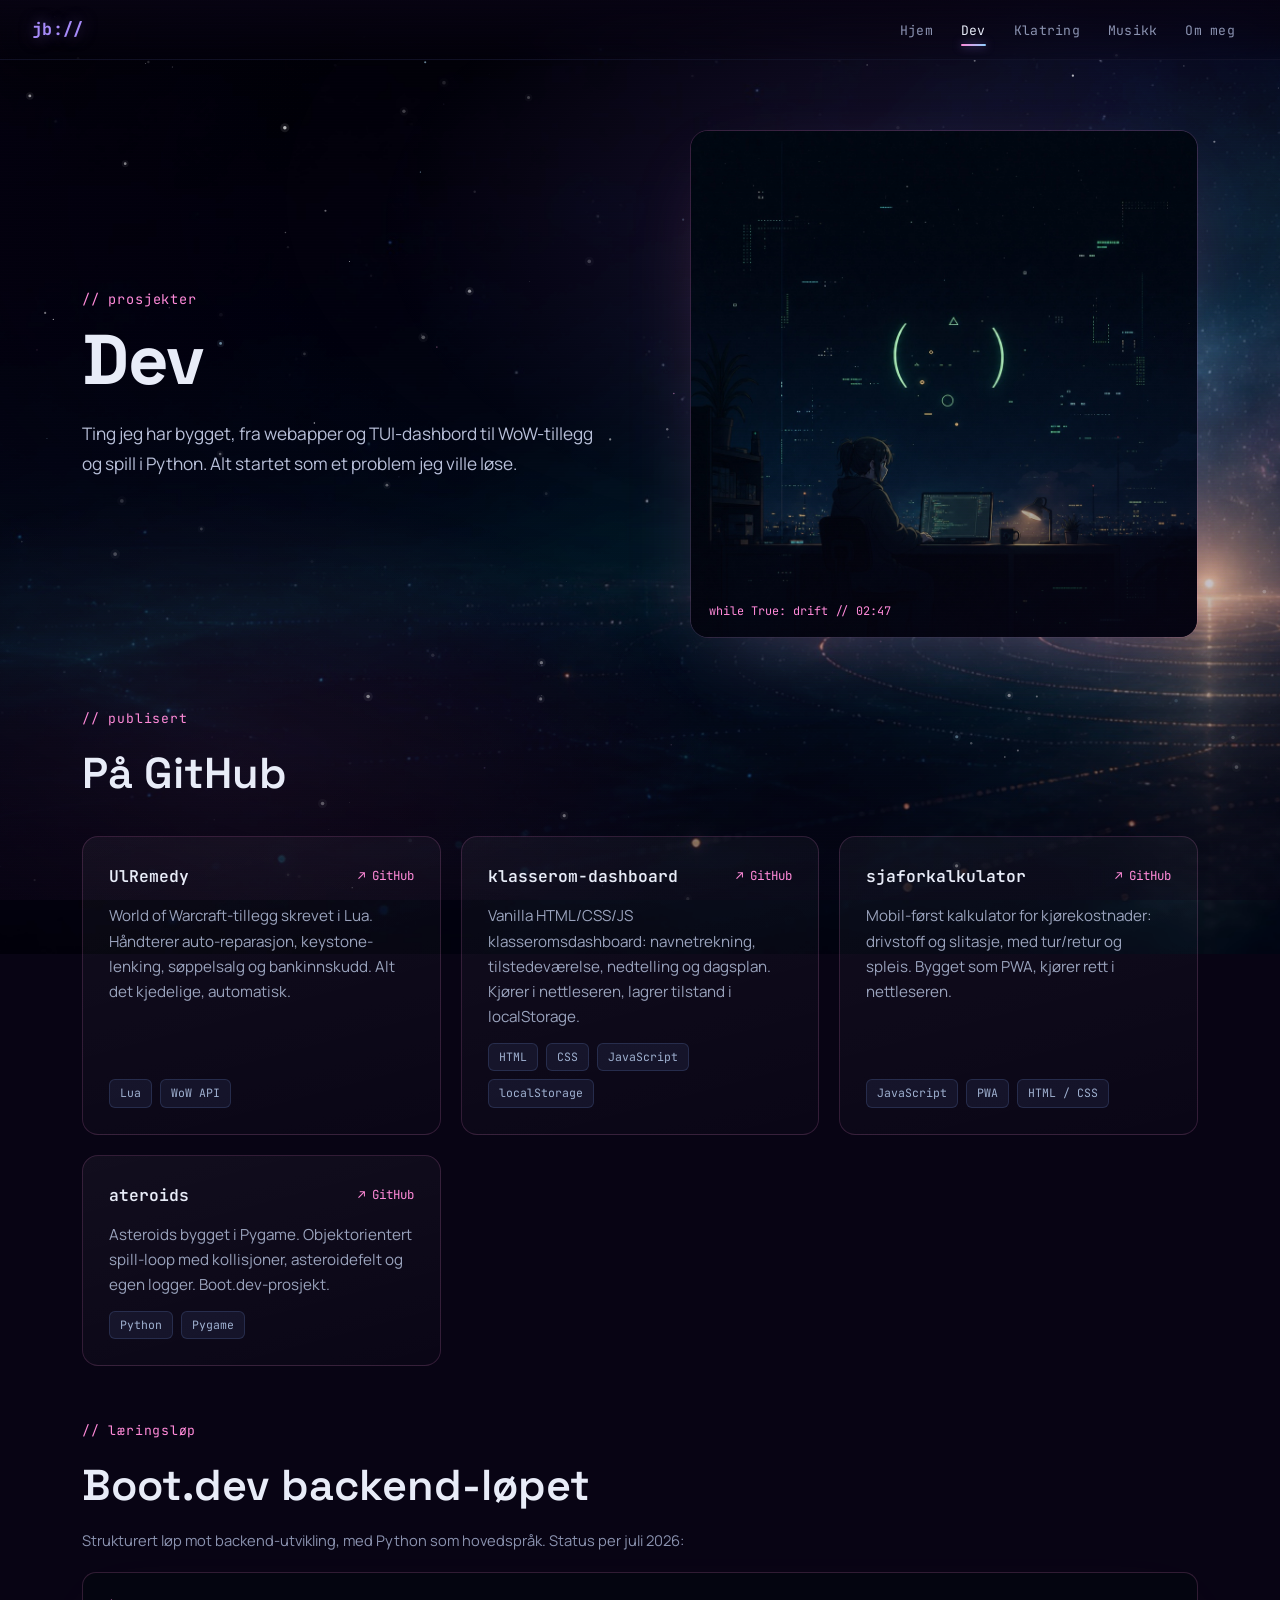
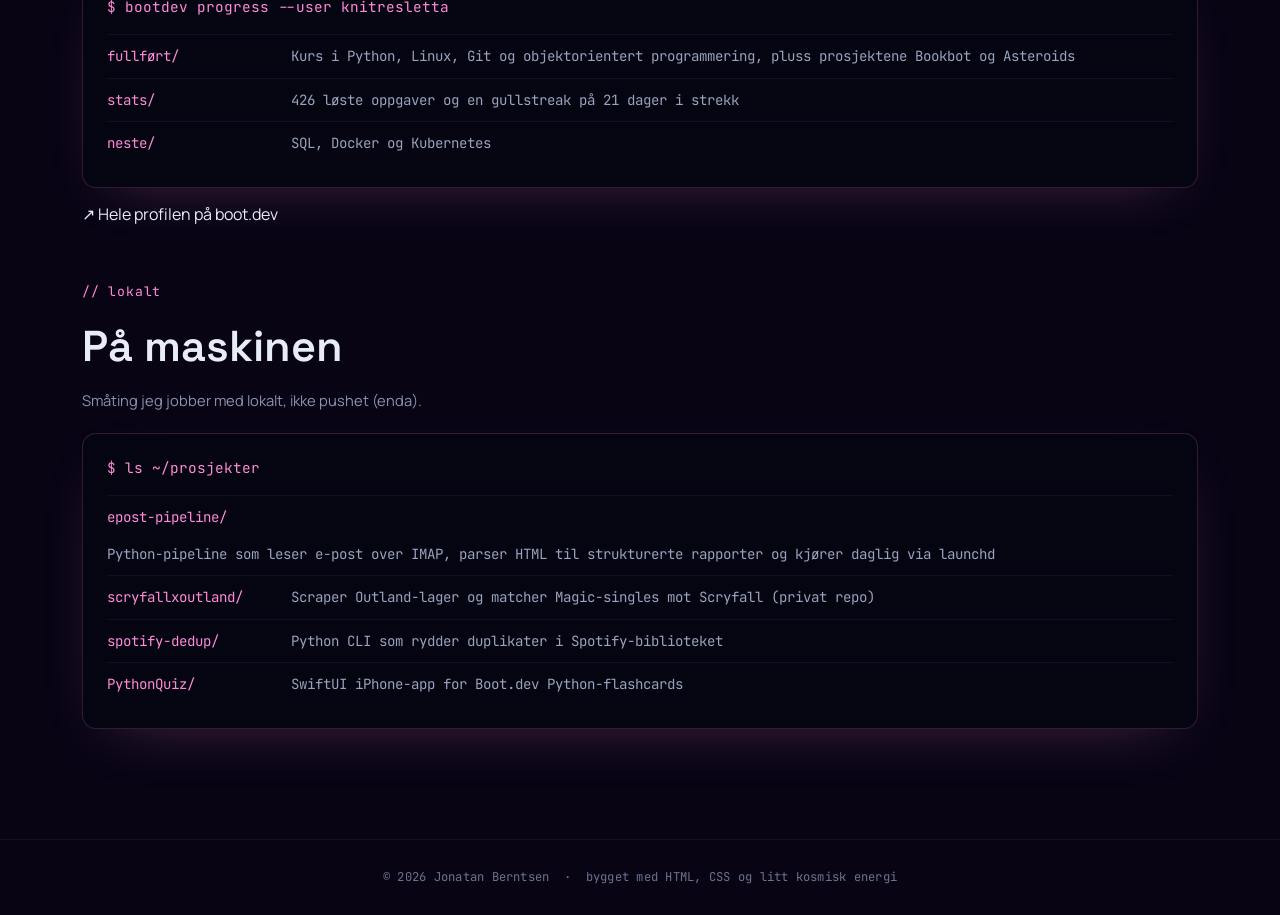
==== commit b3f9c58f: "Utkast: oppdatert dev-front med Boot.dev-status, IT-bakgrunn og ren typografi - dev.html: Boot.dev-f" ====
--- a/dev.html
+++ b/dev.html
@@ -3,7 +3,7 @@
 <head>
   <meta charset="UTF-8" />
   <meta name="viewport" content="width=device-width, initial-scale=1.0" />
-  <title>Dev — Jonatan Berntsen</title>
+  <title>Dev - Jonatan Berntsen</title>
   <meta name="description" content="Prosjekter og ting Jonatan har bygget." />
   <link rel="preconnect" href="https://fonts.googleapis.com" />
   <link rel="preconnect" href="https://fonts.gstatic.com" crossorigin />
@@ -39,12 +39,12 @@
       <p class="page-hero-label" style="color:var(--pink);">// prosjekter</p>
       <h1 class="page-hero-title">Dev</h1>
       <p class="hero-grid-text">
-        Ting jeg har bygget — fra webapper og TUI-dashbord til WoW-tillegg og iOS-apper.
+        Ting jeg har bygget, fra webapper og TUI-dashbord til WoW-tillegg og spill i Python.
         Alt startet som et problem jeg ville løse.
       </p>
     </div>
     <div class="hero-media pink">
-      <img src="assets/images/withflowpass.jpg" alt="øther/dev/null — koding ved natt" />
+      <img src="assets/images/withflowpass.jpg" alt="øther/dev/null, koding ved natt" />
       <div class="hero-media-caption">while True: drift // 02:47</div>
     </div>
   </section>
@@ -63,7 +63,7 @@
         </div>
         <p class="project-desc">
           World of Warcraft-tillegg skrevet i Lua. Håndterer auto-reparasjon, keystone-lenking,
-          søppelsalg og bankinnskudd — alt det kjedelige, automatisk.
+          søppelsalg og bankinnskudd. Alt det kjedelige, automatisk.
         </p>
         <div class="tech-tags">
           <span class="tech-tag">Lua</span>
@@ -77,7 +77,7 @@
           <a class="project-link" href="https://github.com/Knitresletta/klasserom-dashboard" target="_blank" rel="noopener">↗ GitHub</a>
         </div>
         <p class="project-desc">
-          Vanilla HTML/CSS/JS klasseromsdashboard — navnetrekning, tilstedeværelse, nedtelling og dagsplan.
+          Vanilla HTML/CSS/JS klasseromsdashboard: navnetrekning, tilstedeværelse, nedtelling og dagsplan.
           Kjører i nettleseren, lagrer tilstand i localStorage.
         </p>
         <div class="tech-tags">
@@ -94,7 +94,7 @@
           <a class="project-link" href="https://github.com/Knitresletta/sjaforkalkulator" target="_blank" rel="noopener">↗ GitHub</a>
         </div>
         <p class="project-desc">
-          Mobil-først kalkulator for kjørekostnader — drivstoff og slitasje, med tur/retur og spleis.
+          Mobil-først kalkulator for kjørekostnader: drivstoff og slitasje, med tur/retur og spleis.
           Bygget som PWA, kjører rett i nettleseren.
         </p>
         <div class="tech-tags">
@@ -110,7 +110,7 @@
           <a class="project-link" href="https://github.com/Knitresletta/ateroids" target="_blank" rel="noopener">↗ GitHub</a>
         </div>
         <p class="project-desc">
-          Asteroids bygget i Pygame — objektorientert spill-loop med kollisjoner, asteroidefelt
+          Asteroids bygget i Pygame. Objektorientert spill-loop med kollisjoner, asteroidefelt
           og egen logger. Boot.dev-prosjekt.
         </p>
         <div class="tech-tags">
@@ -121,13 +121,40 @@
 
     </div>
 
+    <p class="section-label pink" style="margin-top:54px;">// læringsløp</p>
+    <h2 class="section-title" style="margin-bottom:8px;">Boot.dev backend-løpet</h2>
+    <p class="section-intro">Strukturert løp mot backend-utvikling, med Python som hovedspråk. Status per juli 2026:</p>
+
+    <div class="local-projects">
+      <p class="local-projects-prompt">$ bootdev progress --user knitresletta</p>
+
+      <div class="local-project">
+        <span class="local-project-name">fullført/</span>
+        <span class="local-project-desc">Kurs i Python, Linux, Git og objektorientert programmering, pluss prosjektene Bookbot og Asteroids</span>
+      </div>
+      <div class="local-project">
+        <span class="local-project-name">stats/</span>
+        <span class="local-project-desc">426 løste oppgaver og en gullstreak på 21 dager i strekk</span>
+      </div>
+      <div class="local-project">
+        <span class="local-project-name">neste/</span>
+        <span class="local-project-desc">SQL, Docker og Kubernetes</span>
+      </div>
+    </div>
+
+    <p style="margin-top:14px;"><a class="inline-link" href="https://www.boot.dev/u/knitresletta" target="_blank" rel="noopener">↗ Hele profilen på boot.dev</a></p>
+
     <p class="section-label pink" style="margin-top:54px;">// lokalt</p>
     <h2 class="section-title" style="margin-bottom:8px;">På maskinen</h2>
-    <p class="section-intro">Småting jeg jobber med lokalt — ikke pushet (enda).</p>
+    <p class="section-intro">Småting jeg jobber med lokalt, ikke pushet (enda).</p>
 
     <div class="local-projects">
       <p class="local-projects-prompt">$ ls ~/prosjekter</p>
 
+      <div class="local-project">
+        <span class="local-project-name">epost-pipeline/</span>
+        <span class="local-project-desc">Python-pipeline som leser e-post over IMAP, parser HTML til strukturerte rapporter og kjører daglig via launchd</span>
+      </div>
       <div class="local-project">
         <span class="local-project-name">scryfallxoutland/</span>
         <span class="local-project-desc">Scraper Outland-lager og matcher Magic-singles mot Scryfall (privat repo)</span>
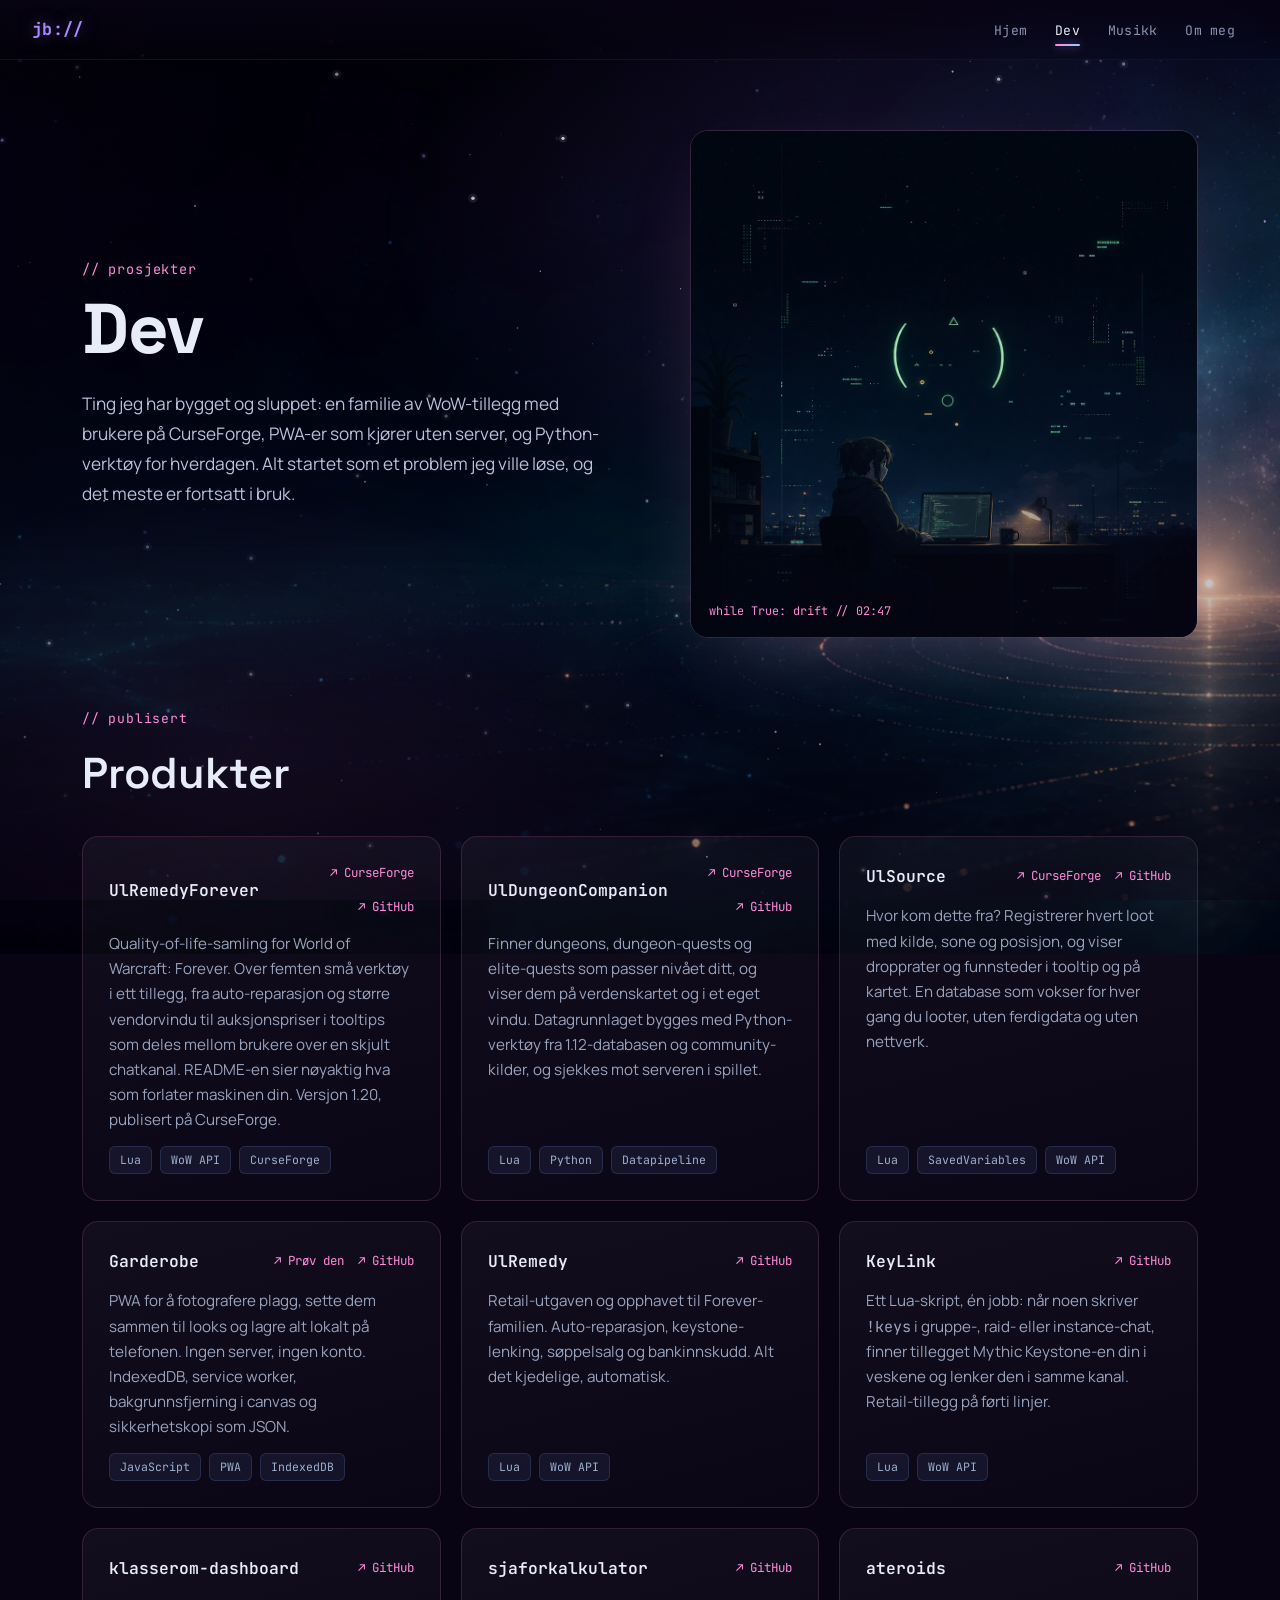
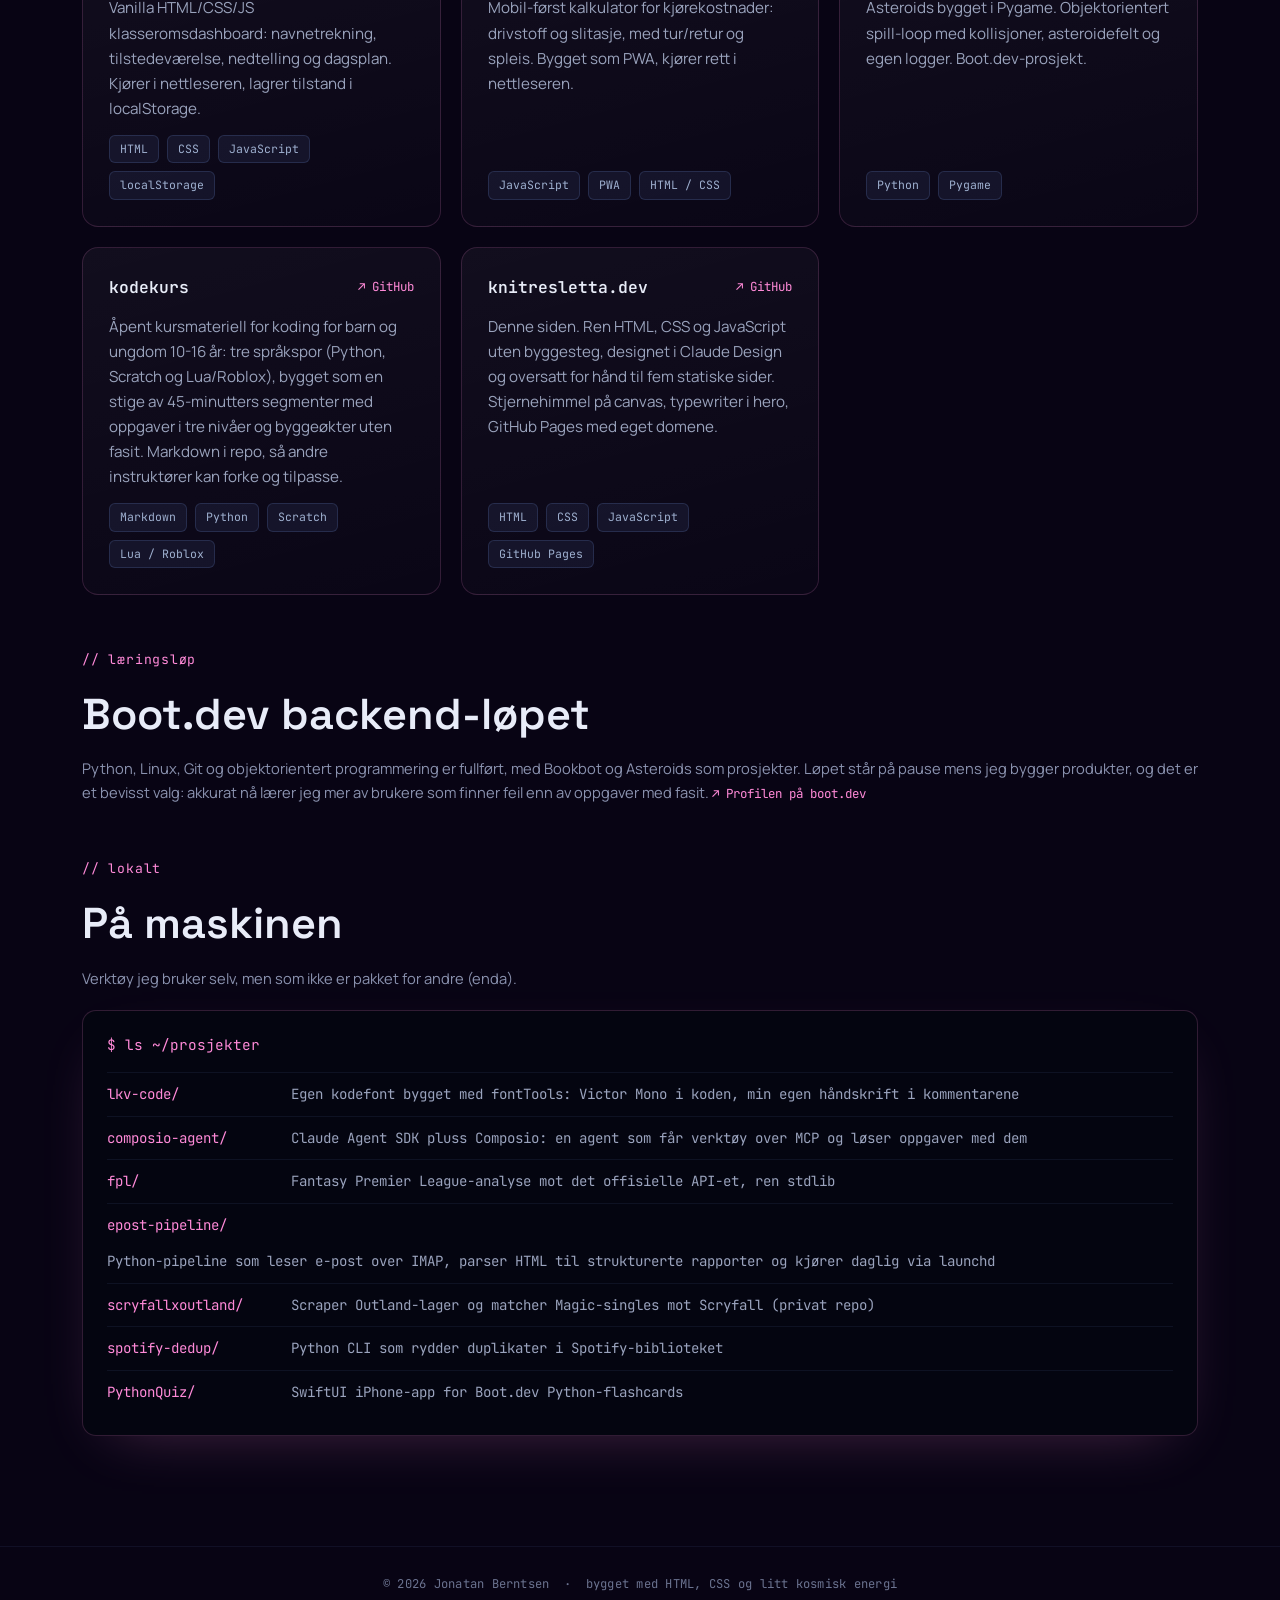
==== commit abfd0b60: "Vekt siden mot dev og musikk, ned med klatring og personlig info - Nav: Hjem, Dev, Musikk, Om meg. k" ====
--- a/dev.html
+++ b/dev.html
@@ -4,7 +4,7 @@
   <meta charset="UTF-8" />
   <meta name="viewport" content="width=device-width, initial-scale=1.0" />
   <title>Dev - Jonatan Berntsen</title>
-  <meta name="description" content="Prosjekter og ting Jonatan har bygget." />
+  <meta name="description" content="Prosjekter Jonatan Berntsen har bygget og publisert: WoW-tillegg, PWA-er og Python-verktøy." />
   <link rel="preconnect" href="https://fonts.googleapis.com" />
   <link rel="preconnect" href="https://fonts.gstatic.com" crossorigin />
   <link href="https://fonts.googleapis.com/css2?family=Space+Grotesk:wght@400;500;600;700&family=Manrope:wght@400;500;600&family=JetBrains+Mono:wght@400;600;700&display=swap" rel="stylesheet" />
@@ -25,7 +25,6 @@
     <ul class="nav-links">
       <li><a href="index.html">Hjem</a></li>
       <li><a href="dev.html">Dev</a></li>
-      <li><a href="klatring.html">Klatring</a></li>
       <li><a href="musikk.html">Musikk</a></li>
       <li><a href="om-meg.html">Om meg</a></li>
     </ul>
@@ -39,8 +38,9 @@
       <p class="page-hero-label" style="color:var(--pink);">// prosjekter</p>
       <h1 class="page-hero-title">Dev</h1>
       <p class="hero-grid-text">
-        Ting jeg har bygget, fra webapper og TUI-dashbord til WoW-tillegg og spill i Python.
-        Alt startet som et problem jeg ville løse.
+        Ting jeg har bygget og sluppet: en familie av WoW-tillegg med brukere på CurseForge,
+        PWA-er som kjører uten server, og Python-verktøy for hverdagen. Alt startet som et
+        problem jeg ville løse, og det meste er fortsatt i bruk.
       </p>
     </div>
     <div class="hero-media pink">
@@ -52,9 +52,89 @@
   <section class="section-wide" style="padding-top:40px;padding-bottom:110px;">
 
     <p class="section-label pink">// publisert</p>
-    <h2 class="section-title" style="margin-bottom:28px;">På GitHub</h2>
+    <h2 class="section-title" style="margin-bottom:28px;">Produkter</h2>
 
     <div class="project-grid">
+      <div class="project-card">
+        <div class="project-card-header">
+          <span class="project-name">UlRemedyForever</span>
+          <span style="display:flex;gap:14px;flex-wrap:wrap;justify-content:flex-end;">
+            <a class="project-link" href="https://www.curseforge.com/projects/1739996" target="_blank" rel="noopener">↗ CurseForge</a>
+            <a class="project-link" href="https://github.com/Knitresletta/UlRemedyForever" target="_blank" rel="noopener">↗ GitHub</a>
+          </span>
+        </div>
+        <p class="project-desc">
+          Quality-of-life-samling for World of Warcraft: Forever. Over femten små verktøy i ett tillegg,
+          fra auto-reparasjon og større vendorvindu til auksjonspriser i tooltips som deles mellom
+          brukere over en skjult chatkanal. README-en sier nøyaktig hva som forlater maskinen din.
+          Versjon 1.20, publisert på CurseForge.
+        </p>
+        <div class="tech-tags">
+          <span class="tech-tag">Lua</span>
+          <span class="tech-tag">WoW API</span>
+          <span class="tech-tag">CurseForge</span>
+        </div>
+      </div>
+
+      <div class="project-card">
+        <div class="project-card-header">
+          <span class="project-name">UlDungeonCompanion</span>
+          <span style="display:flex;gap:14px;flex-wrap:wrap;justify-content:flex-end;">
+            <a class="project-link" href="https://www.curseforge.com/projects/1743328" target="_blank" rel="noopener">↗ CurseForge</a>
+            <a class="project-link" href="https://github.com/Knitresletta/UlDungeonCompanion" target="_blank" rel="noopener">↗ GitHub</a>
+          </span>
+        </div>
+        <p class="project-desc">
+          Finner dungeons, dungeon-quests og elite-quests som passer nivået ditt, og viser dem på
+          verdenskartet og i et eget vindu. Datagrunnlaget bygges med Python-verktøy fra
+          1.12-databasen og community-kilder, og sjekkes mot serveren i spillet.
+        </p>
+        <div class="tech-tags">
+          <span class="tech-tag">Lua</span>
+          <span class="tech-tag">Python</span>
+          <span class="tech-tag">Datapipeline</span>
+        </div>
+      </div>
+
+      <div class="project-card">
+        <div class="project-card-header">
+          <span class="project-name">UlSource</span>
+          <span style="display:flex;gap:14px;flex-wrap:wrap;justify-content:flex-end;">
+            <a class="project-link" href="https://www.curseforge.com/projects/1745490" target="_blank" rel="noopener">↗ CurseForge</a>
+            <a class="project-link" href="https://github.com/Knitresletta/UlSource" target="_blank" rel="noopener">↗ GitHub</a>
+          </span>
+        </div>
+        <p class="project-desc">
+          Hvor kom dette fra? Registrerer hvert loot med kilde, sone og posisjon, og viser
+          dropprater og funnsteder i tooltip og på kartet. En database som vokser for hver gang du
+          looter, uten ferdigdata og uten nettverk.
+        </p>
+        <div class="tech-tags">
+          <span class="tech-tag">Lua</span>
+          <span class="tech-tag">SavedVariables</span>
+          <span class="tech-tag">WoW API</span>
+        </div>
+      </div>
+
+      <div class="project-card">
+        <div class="project-card-header">
+          <span class="project-name">Garderobe</span>
+          <span style="display:flex;gap:14px;flex-wrap:wrap;justify-content:flex-end;">
+            <a class="project-link" href="https://knitresletta.github.io/outfit/" target="_blank" rel="noopener">↗ Prøv den</a>
+            <a class="project-link" href="https://github.com/Knitresletta/outfit" target="_blank" rel="noopener">↗ GitHub</a>
+          </span>
+        </div>
+        <p class="project-desc">
+          PWA for å fotografere plagg, sette dem sammen til looks og lagre alt lokalt på telefonen.
+          Ingen server, ingen konto. IndexedDB, service worker, bakgrunnsfjerning i canvas og
+          sikkerhetskopi som JSON.
+        </p>
+        <div class="tech-tags">
+          <span class="tech-tag">JavaScript</span>
+          <span class="tech-tag">PWA</span>
+          <span class="tech-tag">IndexedDB</span>
+        </div>
+      </div>
 
       <div class="project-card">
         <div class="project-card-header">
@@ -62,8 +142,26 @@
           <a class="project-link" href="https://github.com/Knitresletta/UlRemedy" target="_blank" rel="noopener">↗ GitHub</a>
         </div>
         <p class="project-desc">
-          World of Warcraft-tillegg skrevet i Lua. Håndterer auto-reparasjon, keystone-lenking,
+          Retail-utgaven og opphavet til Forever-familien. Auto-reparasjon, keystone-lenking,
           søppelsalg og bankinnskudd. Alt det kjedelige, automatisk.
+        </p>
+        <div class="tech-tags">
+          <span class="tech-tag">Lua</span>
+          <span class="tech-tag">WoW API</span>
+        </div>
+      </div>
+
+      <div class="project-card">
+        <div class="project-card-header">
+          <span class="project-name">KeyLink</span>
+          <span style="display:flex;gap:14px;flex-wrap:wrap;justify-content:flex-end;">
+            <a class="project-link" href="https://github.com/Knitresletta/KeyLink" target="_blank" rel="noopener">↗ GitHub</a>
+          </span>
+        </div>
+        <p class="project-desc">
+          Ett Lua-skript, én jobb: når noen skriver <code style="font-family:var(--font-mono);">!keys</code> i
+          gruppe-, raid- eller instance-chat, finner tillegget Mythic Keystone-en din i veskene og
+          lenker den i samme kanal. Retail-tillegg på førti linjer.
         </p>
         <div class="tech-tags">
           <span class="tech-tag">Lua</span>
@@ -119,38 +217,76 @@
         </div>
       </div>
 
+      <div class="project-card">
+        <div class="project-card-header">
+          <span class="project-name">kodekurs</span>
+          <span style="display:flex;gap:14px;flex-wrap:wrap;justify-content:flex-end;">
+            <a class="project-link" href="https://github.com/Knitresletta/kodekurs" target="_blank" rel="noopener">↗ GitHub</a>
+          </span>
+        </div>
+        <p class="project-desc">
+          Åpent kursmateriell for koding for barn og ungdom 10-16 år: tre språkspor (Python, Scratch og
+          Lua/Roblox), bygget som en stige av 45-minutters segmenter med oppgaver i tre nivåer og
+          byggeøkter uten fasit. Markdown i repo, så andre instruktører kan forke og tilpasse.
+        </p>
+        <div class="tech-tags">
+          <span class="tech-tag">Markdown</span>
+          <span class="tech-tag">Python</span>
+          <span class="tech-tag">Scratch</span>
+          <span class="tech-tag">Lua / Roblox</span>
+        </div>
+      </div>
+
+      <div class="project-card">
+        <div class="project-card-header">
+          <span class="project-name">knitresletta.dev</span>
+          <span style="display:flex;gap:14px;flex-wrap:wrap;justify-content:flex-end;">
+            <a class="project-link" href="https://github.com/Knitresletta/jonatanberntsen.github.io" target="_blank" rel="noopener">↗ GitHub</a>
+          </span>
+        </div>
+        <p class="project-desc">
+          Denne siden. Ren HTML, CSS og JavaScript uten byggesteg, designet i Claude Design og oversatt
+          for hånd til fem statiske sider. Stjernehimmel på canvas, typewriter i hero, GitHub Pages med
+          eget domene.
+        </p>
+        <div class="tech-tags">
+          <span class="tech-tag">HTML</span>
+          <span class="tech-tag">CSS</span>
+          <span class="tech-tag">JavaScript</span>
+          <span class="tech-tag">GitHub Pages</span>
+        </div>
+      </div>
+
     </div>
 
     <p class="section-label pink" style="margin-top:54px;">// læringsløp</p>
     <h2 class="section-title" style="margin-bottom:8px;">Boot.dev backend-løpet</h2>
-    <p class="section-intro">Strukturert løp mot backend-utvikling, med Python som hovedspråk. Status per juli 2026:</p>
-
-    <div class="local-projects">
-      <p class="local-projects-prompt">$ bootdev progress --user knitresletta</p>
-
-      <div class="local-project">
-        <span class="local-project-name">fullført/</span>
-        <span class="local-project-desc">Kurs i Python, Linux, Git og objektorientert programmering, pluss prosjektene Bookbot og Asteroids</span>
-      </div>
-      <div class="local-project">
-        <span class="local-project-name">stats/</span>
-        <span class="local-project-desc">426 løste oppgaver og en gullstreak på 21 dager i strekk</span>
-      </div>
-      <div class="local-project">
-        <span class="local-project-name">neste/</span>
-        <span class="local-project-desc">SQL, Docker og Kubernetes</span>
-      </div>
-    </div>
-
-    <p style="margin-top:14px;"><a class="inline-link" href="https://www.boot.dev/u/knitresletta" target="_blank" rel="noopener">↗ Hele profilen på boot.dev</a></p>
+    <p class="section-intro">
+      Python, Linux, Git og objektorientert programmering er fullført, med Bookbot og Asteroids som
+      prosjekter. Løpet står på pause mens jeg bygger produkter, og det er et bevisst valg: akkurat nå
+      lærer jeg mer av brukere som finner feil enn av oppgaver med fasit.
+      <a class="project-link" href="https://www.boot.dev/u/knitresletta" target="_blank" rel="noopener">↗ Profilen på boot.dev</a>
+    </p>
 
     <p class="section-label pink" style="margin-top:54px;">// lokalt</p>
     <h2 class="section-title" style="margin-bottom:8px;">På maskinen</h2>
-    <p class="section-intro">Småting jeg jobber med lokalt, ikke pushet (enda).</p>
+    <p class="section-intro">Verktøy jeg bruker selv, men som ikke er pakket for andre (enda).</p>
 
     <div class="local-projects">
       <p class="local-projects-prompt">$ ls ~/prosjekter</p>
 
+      <div class="local-project">
+        <span class="local-project-name">lkv-code/</span>
+        <span class="local-project-desc">Egen kodefont bygget med fontTools: Victor Mono i koden, min egen håndskrift i kommentarene</span>
+      </div>
+      <div class="local-project">
+        <span class="local-project-name">composio-agent/</span>
+        <span class="local-project-desc">Claude Agent SDK pluss Composio: en agent som får verktøy over MCP og løser oppgaver med dem</span>
+      </div>
+      <div class="local-project">
+        <span class="local-project-name">fpl/</span>
+        <span class="local-project-desc">Fantasy Premier League-analyse mot det offisielle API-et, ren stdlib</span>
+      </div>
       <div class="local-project">
         <span class="local-project-name">epost-pipeline/</span>
         <span class="local-project-desc">Python-pipeline som leser e-post over IMAP, parser HTML til strukturerte rapporter og kjører daglig via launchd</span>
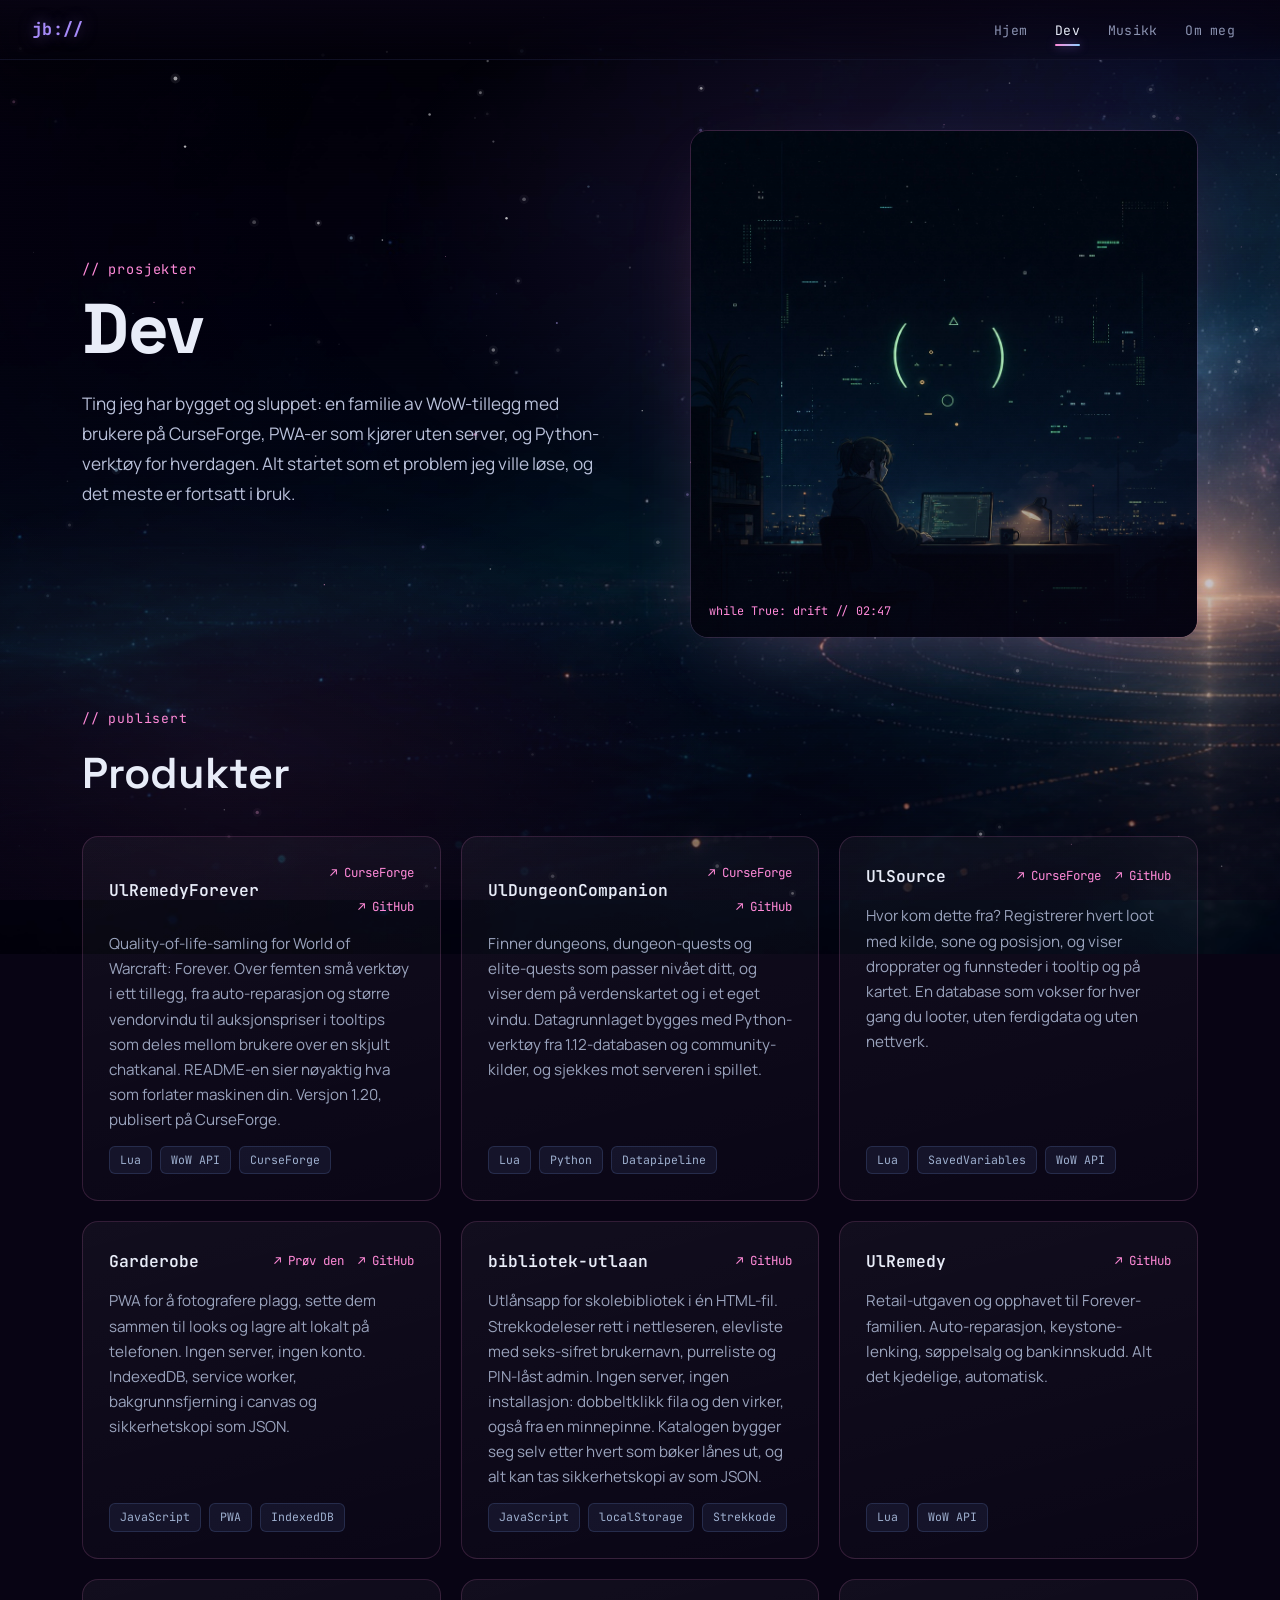
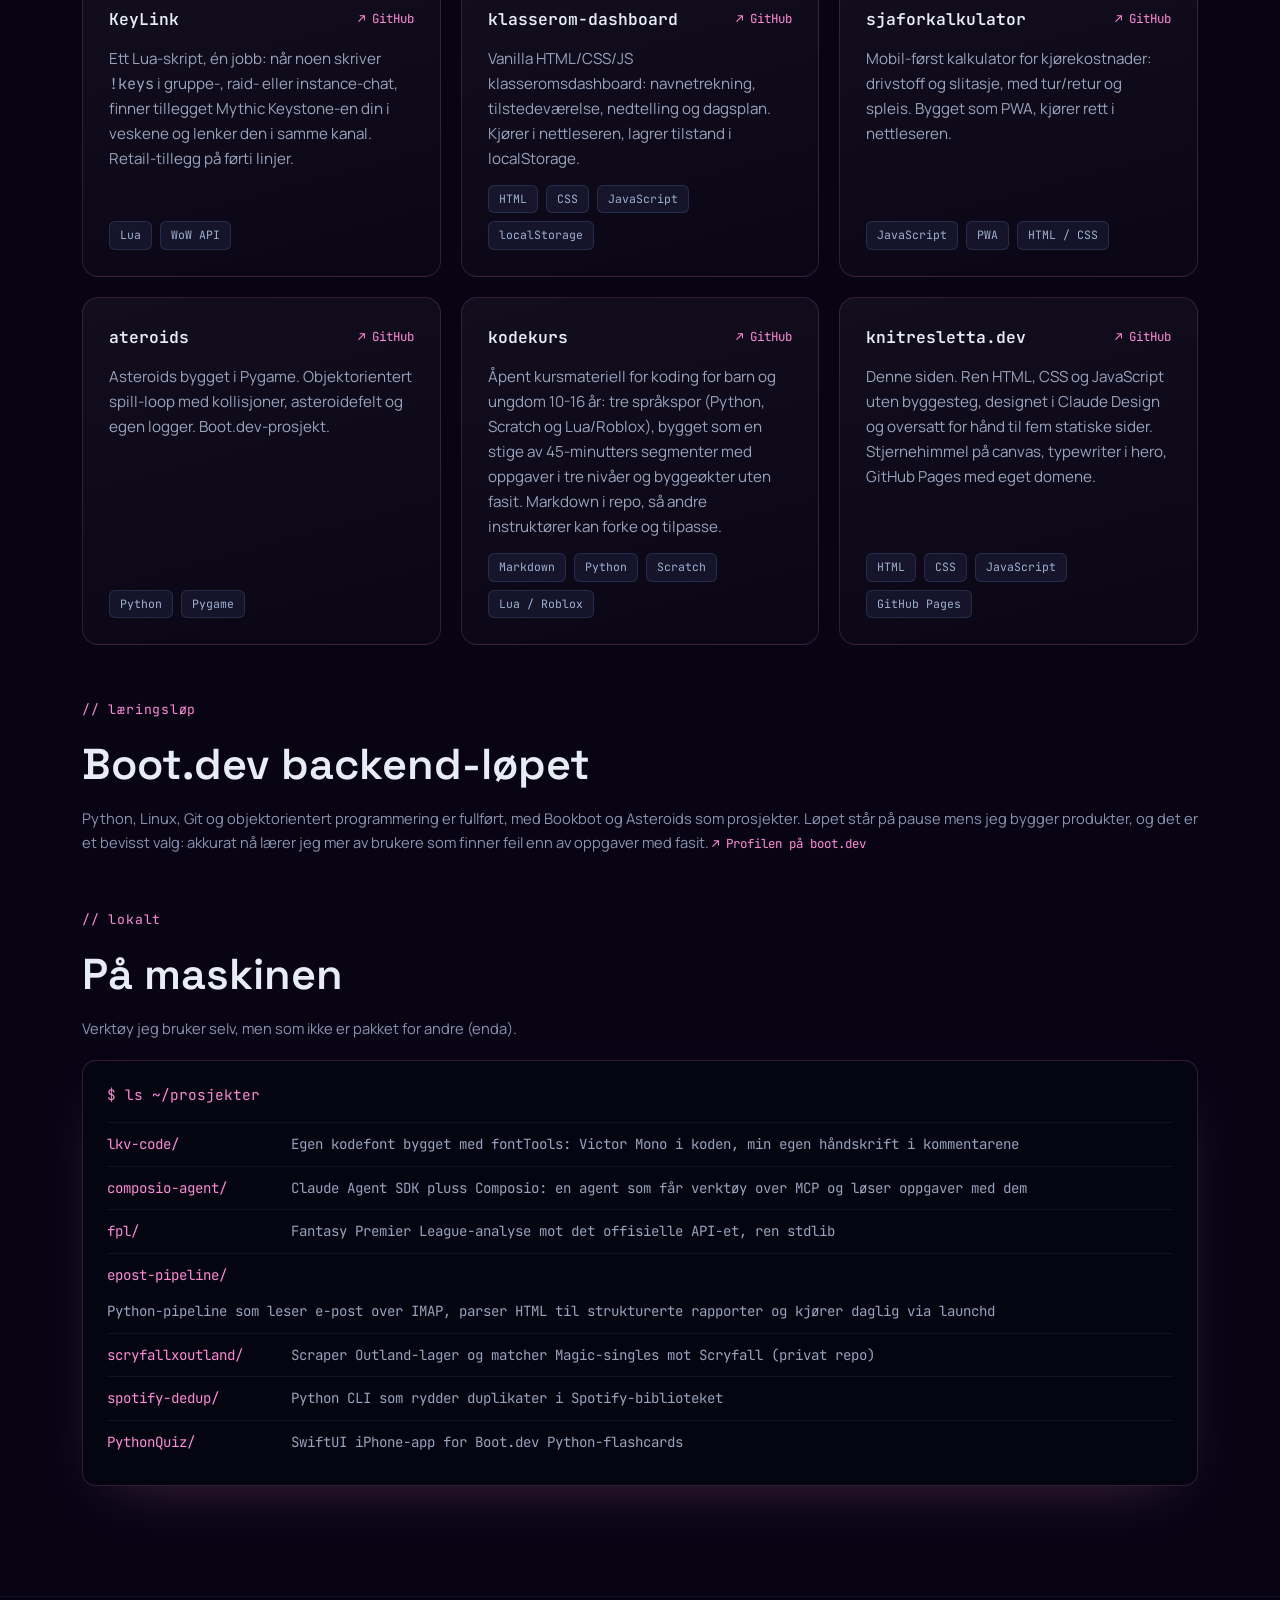
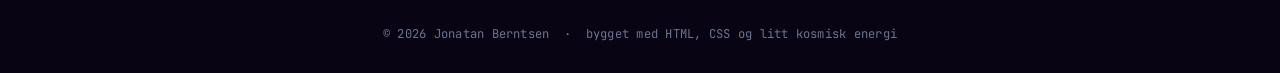
==== commit 3b8734ee: "Legg til bibliotek-utlaan på dev-siden Co-Authored-By: Claude Fable 5.1 <noreply@anthropic.com> Enti" ====
--- a/dev.html
+++ b/dev.html
@@ -138,6 +138,24 @@
 
       <div class="project-card">
         <div class="project-card-header">
+          <span class="project-name">bibliotek-utlaan</span>
+          <a class="project-link" href="https://github.com/Knitresletta/bibliotek-utlaan" target="_blank" rel="noopener">↗ GitHub</a>
+        </div>
+        <p class="project-desc">
+          Utlånsapp for skolebibliotek i én HTML-fil. Strekkodeleser rett i nettleseren, elevliste med
+          seks-sifret brukernavn, purreliste og PIN-låst admin. Ingen server, ingen installasjon:
+          dobbeltklikk fila og den virker, også fra en minnepinne. Katalogen bygger seg selv etter hvert
+          som bøker lånes ut, og alt kan tas sikkerhetskopi av som JSON.
+        </p>
+        <div class="tech-tags">
+          <span class="tech-tag">JavaScript</span>
+          <span class="tech-tag">localStorage</span>
+          <span class="tech-tag">Strekkode</span>
+        </div>
+      </div>
+
+      <div class="project-card">
+        <div class="project-card-header">
           <span class="project-name">UlRemedy</span>
           <a class="project-link" href="https://github.com/Knitresletta/UlRemedy" target="_blank" rel="noopener">↗ GitHub</a>
         </div>
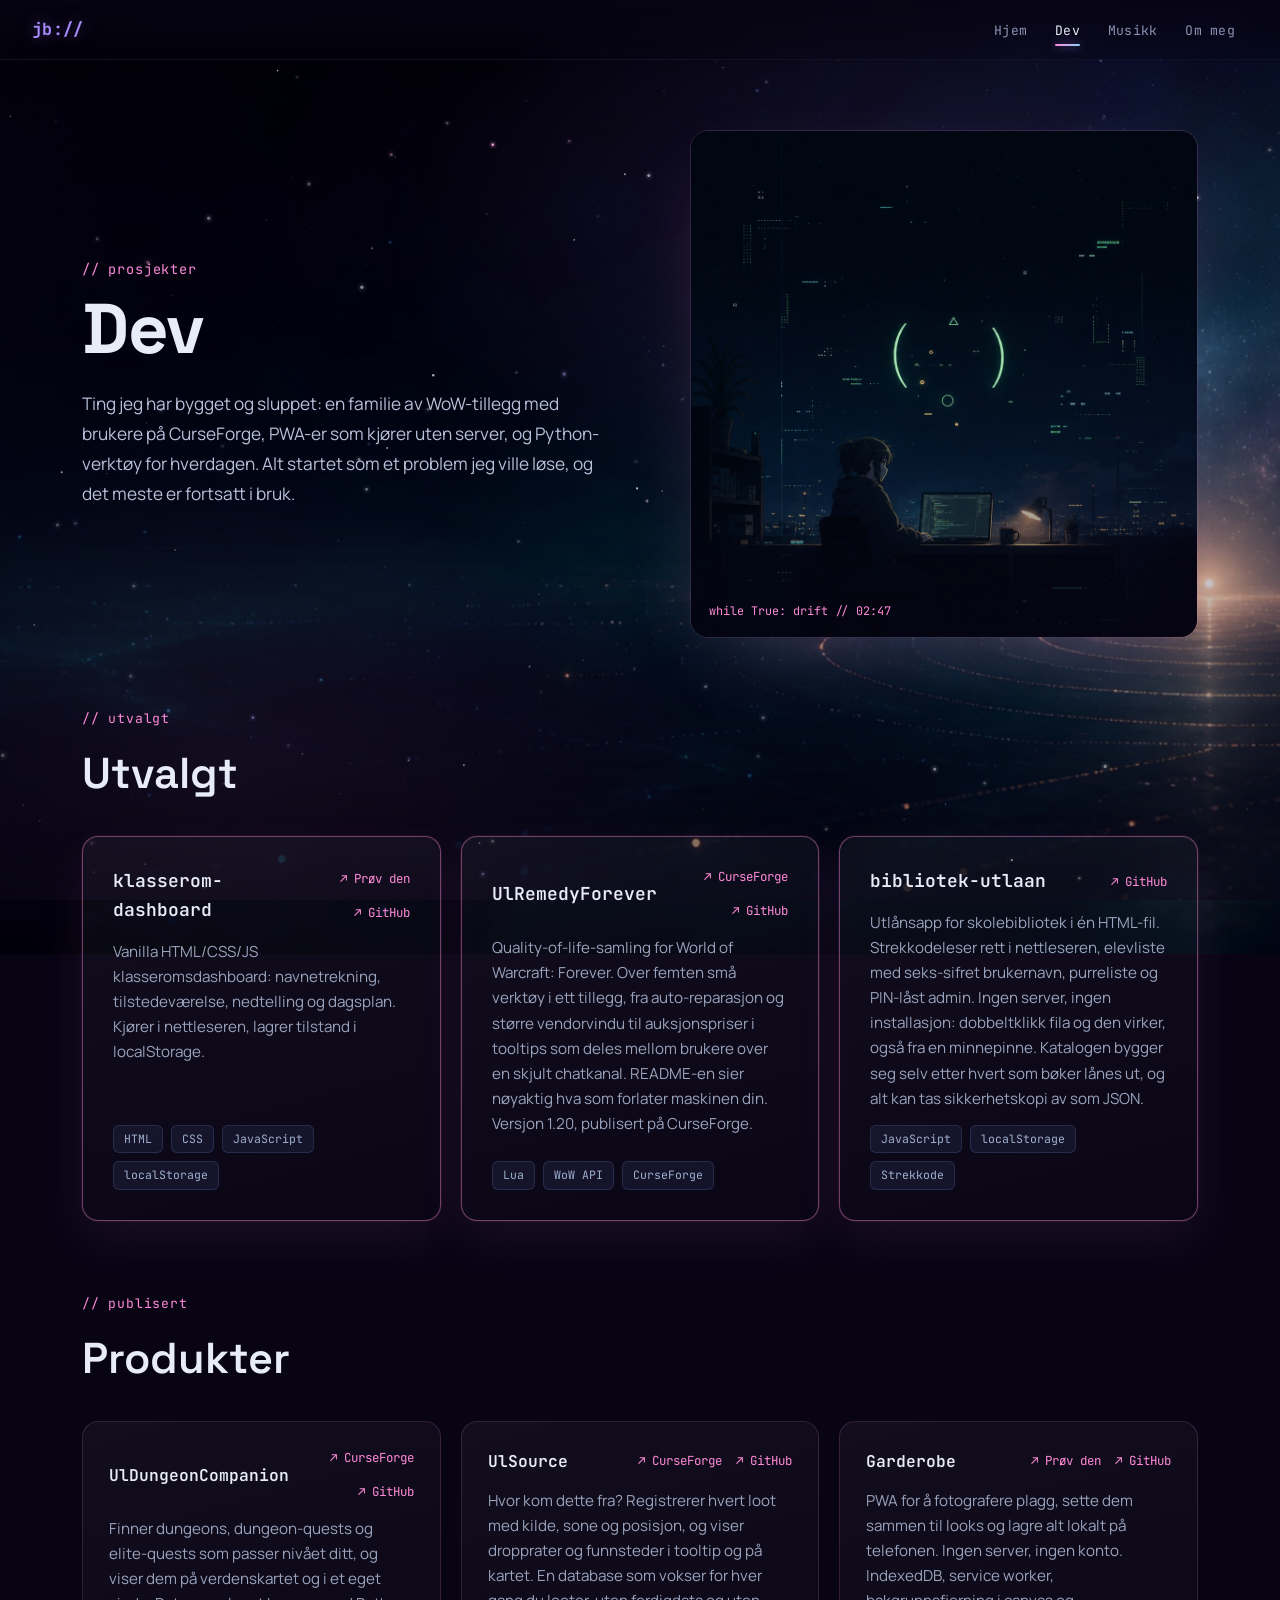
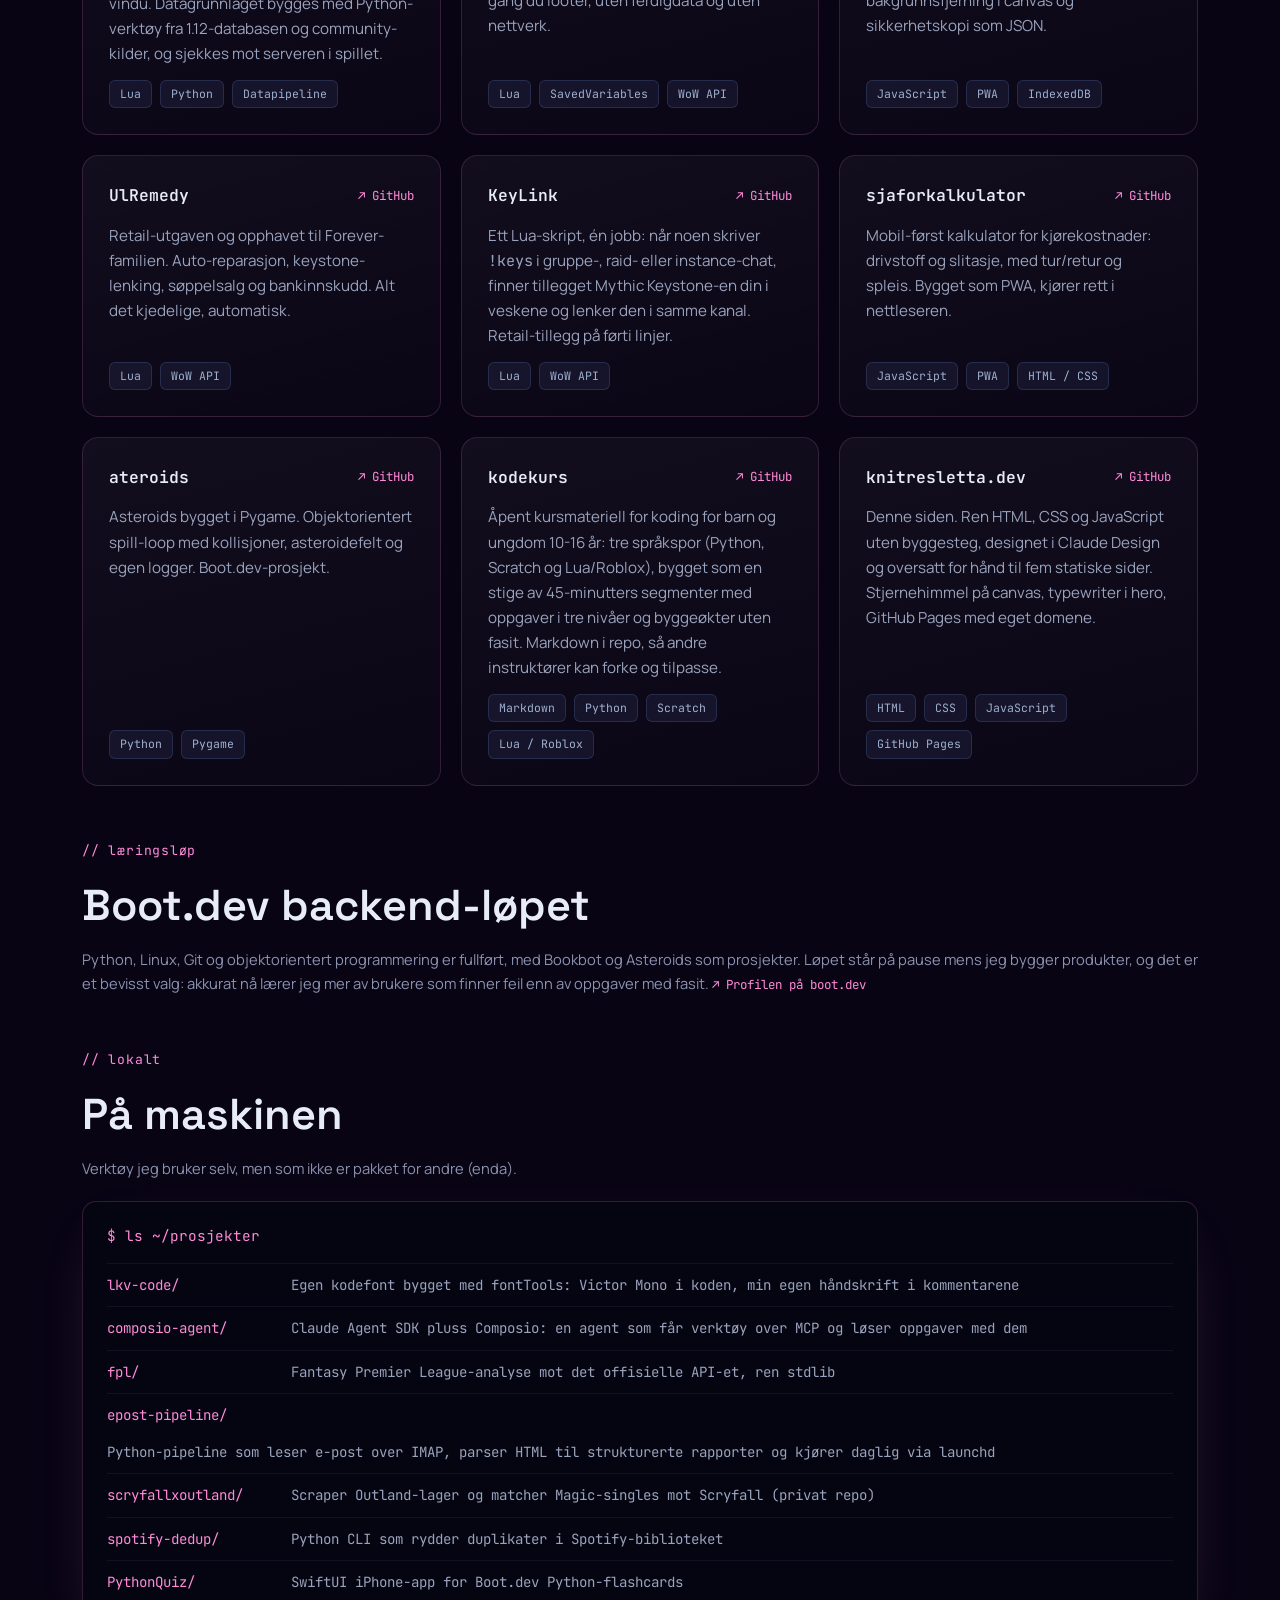
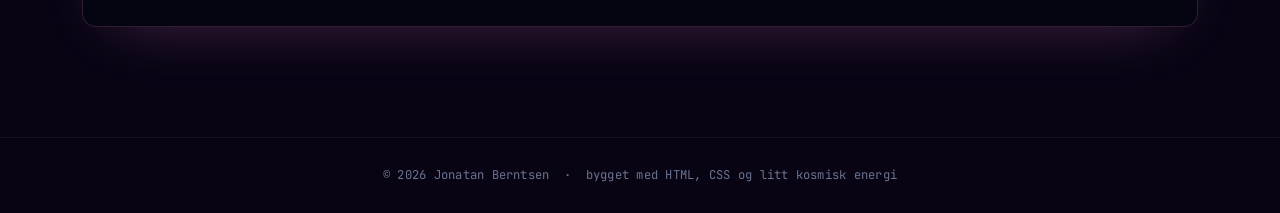
==== commit 42617603: "Utvalgt-seksjon på dev-siden med tre fremhevede prosjekter klasserom-dashboard, UlRemedyForever og b" ====
--- a/dev.html
+++ b/dev.html
@@ -51,11 +51,31 @@
 
   <section class="section-wide" style="padding-top:40px;padding-bottom:110px;">
 
-    <p class="section-label pink">// publisert</p>
-    <h2 class="section-title" style="margin-bottom:28px;">Produkter</h2>
-
-    <div class="project-grid">
-      <div class="project-card">
+    <p class="section-label pink">// utvalgt</p>
+    <h2 class="section-title" style="margin-bottom:28px;">Utvalgt</h2>
+
+    <div class="project-grid featured">
+      <div class="project-card featured">
+        <div class="project-card-header">
+          <span class="project-name">klasserom-dashboard</span>
+          <span style="display:flex;gap:14px;flex-wrap:wrap;justify-content:flex-end;">
+            <a class="project-link" href="https://knitresletta.github.io/klasserom-dashboard/" target="_blank" rel="noopener">↗ Prøv den</a>
+            <a class="project-link" href="https://github.com/Knitresletta/klasserom-dashboard" target="_blank" rel="noopener">↗ GitHub</a>
+          </span>
+        </div>
+        <p class="project-desc">
+          Vanilla HTML/CSS/JS klasseromsdashboard: navnetrekning, tilstedeværelse, nedtelling og dagsplan.
+          Kjører i nettleseren, lagrer tilstand i localStorage.
+        </p>
+        <div class="tech-tags">
+          <span class="tech-tag">HTML</span>
+          <span class="tech-tag">CSS</span>
+          <span class="tech-tag">JavaScript</span>
+          <span class="tech-tag">localStorage</span>
+        </div>
+      </div>
+
+      <div class="project-card featured">
         <div class="project-card-header">
           <span class="project-name">UlRemedyForever</span>
           <span style="display:flex;gap:14px;flex-wrap:wrap;justify-content:flex-end;">
@@ -76,67 +96,7 @@
         </div>
       </div>
 
-      <div class="project-card">
-        <div class="project-card-header">
-          <span class="project-name">UlDungeonCompanion</span>
-          <span style="display:flex;gap:14px;flex-wrap:wrap;justify-content:flex-end;">
-            <a class="project-link" href="https://www.curseforge.com/projects/1743328" target="_blank" rel="noopener">↗ CurseForge</a>
-            <a class="project-link" href="https://github.com/Knitresletta/UlDungeonCompanion" target="_blank" rel="noopener">↗ GitHub</a>
-          </span>
-        </div>
-        <p class="project-desc">
-          Finner dungeons, dungeon-quests og elite-quests som passer nivået ditt, og viser dem på
-          verdenskartet og i et eget vindu. Datagrunnlaget bygges med Python-verktøy fra
-          1.12-databasen og community-kilder, og sjekkes mot serveren i spillet.
-        </p>
-        <div class="tech-tags">
-          <span class="tech-tag">Lua</span>
-          <span class="tech-tag">Python</span>
-          <span class="tech-tag">Datapipeline</span>
-        </div>
-      </div>
-
-      <div class="project-card">
-        <div class="project-card-header">
-          <span class="project-name">UlSource</span>
-          <span style="display:flex;gap:14px;flex-wrap:wrap;justify-content:flex-end;">
-            <a class="project-link" href="https://www.curseforge.com/projects/1745490" target="_blank" rel="noopener">↗ CurseForge</a>
-            <a class="project-link" href="https://github.com/Knitresletta/UlSource" target="_blank" rel="noopener">↗ GitHub</a>
-          </span>
-        </div>
-        <p class="project-desc">
-          Hvor kom dette fra? Registrerer hvert loot med kilde, sone og posisjon, og viser
-          dropprater og funnsteder i tooltip og på kartet. En database som vokser for hver gang du
-          looter, uten ferdigdata og uten nettverk.
-        </p>
-        <div class="tech-tags">
-          <span class="tech-tag">Lua</span>
-          <span class="tech-tag">SavedVariables</span>
-          <span class="tech-tag">WoW API</span>
-        </div>
-      </div>
-
-      <div class="project-card">
-        <div class="project-card-header">
-          <span class="project-name">Garderobe</span>
-          <span style="display:flex;gap:14px;flex-wrap:wrap;justify-content:flex-end;">
-            <a class="project-link" href="https://knitresletta.github.io/outfit/" target="_blank" rel="noopener">↗ Prøv den</a>
-            <a class="project-link" href="https://github.com/Knitresletta/outfit" target="_blank" rel="noopener">↗ GitHub</a>
-          </span>
-        </div>
-        <p class="project-desc">
-          PWA for å fotografere plagg, sette dem sammen til looks og lagre alt lokalt på telefonen.
-          Ingen server, ingen konto. IndexedDB, service worker, bakgrunnsfjerning i canvas og
-          sikkerhetskopi som JSON.
-        </p>
-        <div class="tech-tags">
-          <span class="tech-tag">JavaScript</span>
-          <span class="tech-tag">PWA</span>
-          <span class="tech-tag">IndexedDB</span>
-        </div>
-      </div>
-
-      <div class="project-card">
+      <div class="project-card featured">
         <div class="project-card-header">
           <span class="project-name">bibliotek-utlaan</span>
           <a class="project-link" href="https://github.com/Knitresletta/bibliotek-utlaan" target="_blank" rel="noopener">↗ GitHub</a>
@@ -154,6 +114,72 @@
         </div>
       </div>
 
+    </div>
+
+    <p class="section-label pink">// publisert</p>
+    <h2 class="section-title" style="margin-bottom:28px;">Produkter</h2>
+
+    <div class="project-grid">
+      <div class="project-card">
+        <div class="project-card-header">
+          <span class="project-name">UlDungeonCompanion</span>
+          <span style="display:flex;gap:14px;flex-wrap:wrap;justify-content:flex-end;">
+            <a class="project-link" href="https://www.curseforge.com/projects/1743328" target="_blank" rel="noopener">↗ CurseForge</a>
+            <a class="project-link" href="https://github.com/Knitresletta/UlDungeonCompanion" target="_blank" rel="noopener">↗ GitHub</a>
+          </span>
+        </div>
+        <p class="project-desc">
+          Finner dungeons, dungeon-quests og elite-quests som passer nivået ditt, og viser dem på
+          verdenskartet og i et eget vindu. Datagrunnlaget bygges med Python-verktøy fra
+          1.12-databasen og community-kilder, og sjekkes mot serveren i spillet.
+        </p>
+        <div class="tech-tags">
+          <span class="tech-tag">Lua</span>
+          <span class="tech-tag">Python</span>
+          <span class="tech-tag">Datapipeline</span>
+        </div>
+      </div>
+
+      <div class="project-card">
+        <div class="project-card-header">
+          <span class="project-name">UlSource</span>
+          <span style="display:flex;gap:14px;flex-wrap:wrap;justify-content:flex-end;">
+            <a class="project-link" href="https://www.curseforge.com/projects/1745490" target="_blank" rel="noopener">↗ CurseForge</a>
+            <a class="project-link" href="https://github.com/Knitresletta/UlSource" target="_blank" rel="noopener">↗ GitHub</a>
+          </span>
+        </div>
+        <p class="project-desc">
+          Hvor kom dette fra? Registrerer hvert loot med kilde, sone og posisjon, og viser
+          dropprater og funnsteder i tooltip og på kartet. En database som vokser for hver gang du
+          looter, uten ferdigdata og uten nettverk.
+        </p>
+        <div class="tech-tags">
+          <span class="tech-tag">Lua</span>
+          <span class="tech-tag">SavedVariables</span>
+          <span class="tech-tag">WoW API</span>
+        </div>
+      </div>
+
+      <div class="project-card">
+        <div class="project-card-header">
+          <span class="project-name">Garderobe</span>
+          <span style="display:flex;gap:14px;flex-wrap:wrap;justify-content:flex-end;">
+            <a class="project-link" href="https://knitresletta.github.io/outfit/" target="_blank" rel="noopener">↗ Prøv den</a>
+            <a class="project-link" href="https://github.com/Knitresletta/outfit" target="_blank" rel="noopener">↗ GitHub</a>
+          </span>
+        </div>
+        <p class="project-desc">
+          PWA for å fotografere plagg, sette dem sammen til looks og lagre alt lokalt på telefonen.
+          Ingen server, ingen konto. IndexedDB, service worker, bakgrunnsfjerning i canvas og
+          sikkerhetskopi som JSON.
+        </p>
+        <div class="tech-tags">
+          <span class="tech-tag">JavaScript</span>
+          <span class="tech-tag">PWA</span>
+          <span class="tech-tag">IndexedDB</span>
+        </div>
+      </div>
+
       <div class="project-card">
         <div class="project-card-header">
           <span class="project-name">UlRemedy</span>
@@ -184,23 +210,6 @@
         <div class="tech-tags">
           <span class="tech-tag">Lua</span>
           <span class="tech-tag">WoW API</span>
-        </div>
-      </div>
-
-      <div class="project-card">
-        <div class="project-card-header">
-          <span class="project-name">klasserom-dashboard</span>
-          <a class="project-link" href="https://github.com/Knitresletta/klasserom-dashboard" target="_blank" rel="noopener">↗ GitHub</a>
-        </div>
-        <p class="project-desc">
-          Vanilla HTML/CSS/JS klasseromsdashboard: navnetrekning, tilstedeværelse, nedtelling og dagsplan.
-          Kjører i nettleseren, lagrer tilstand i localStorage.
-        </p>
-        <div class="tech-tags">
-          <span class="tech-tag">HTML</span>
-          <span class="tech-tag">CSS</span>
-          <span class="tech-tag">JavaScript</span>
-          <span class="tech-tag">localStorage</span>
         </div>
       </div>
 
--- a/css/style.css
+++ b/css/style.css
@@ -622,6 +622,24 @@
   border: 1px solid var(--tag-border);
   padding: 4px 10px;
   border-radius: 6px;
+}
+
+/* ===== DEV: UTVALGT ===== */
+.project-grid.featured {
+  grid-template-columns: repeat(auto-fit, minmax(260px, 1fr));
+  margin-bottom: 72px;
+}
+
+.project-card.featured {
+  padding: 30px;
+  border-color: rgba(255, 138, 216, 0.42);
+  box-shadow:
+    0 0 0 1px rgba(255, 138, 216, 0.06),
+    0 18px 48px rgba(255, 138, 216, 0.08);
+}
+
+.project-card.featured .project-name {
+  font-size: 1.12rem;
 }
 
 /* ===== DEV: LOKALE PROSJEKTER ===== */
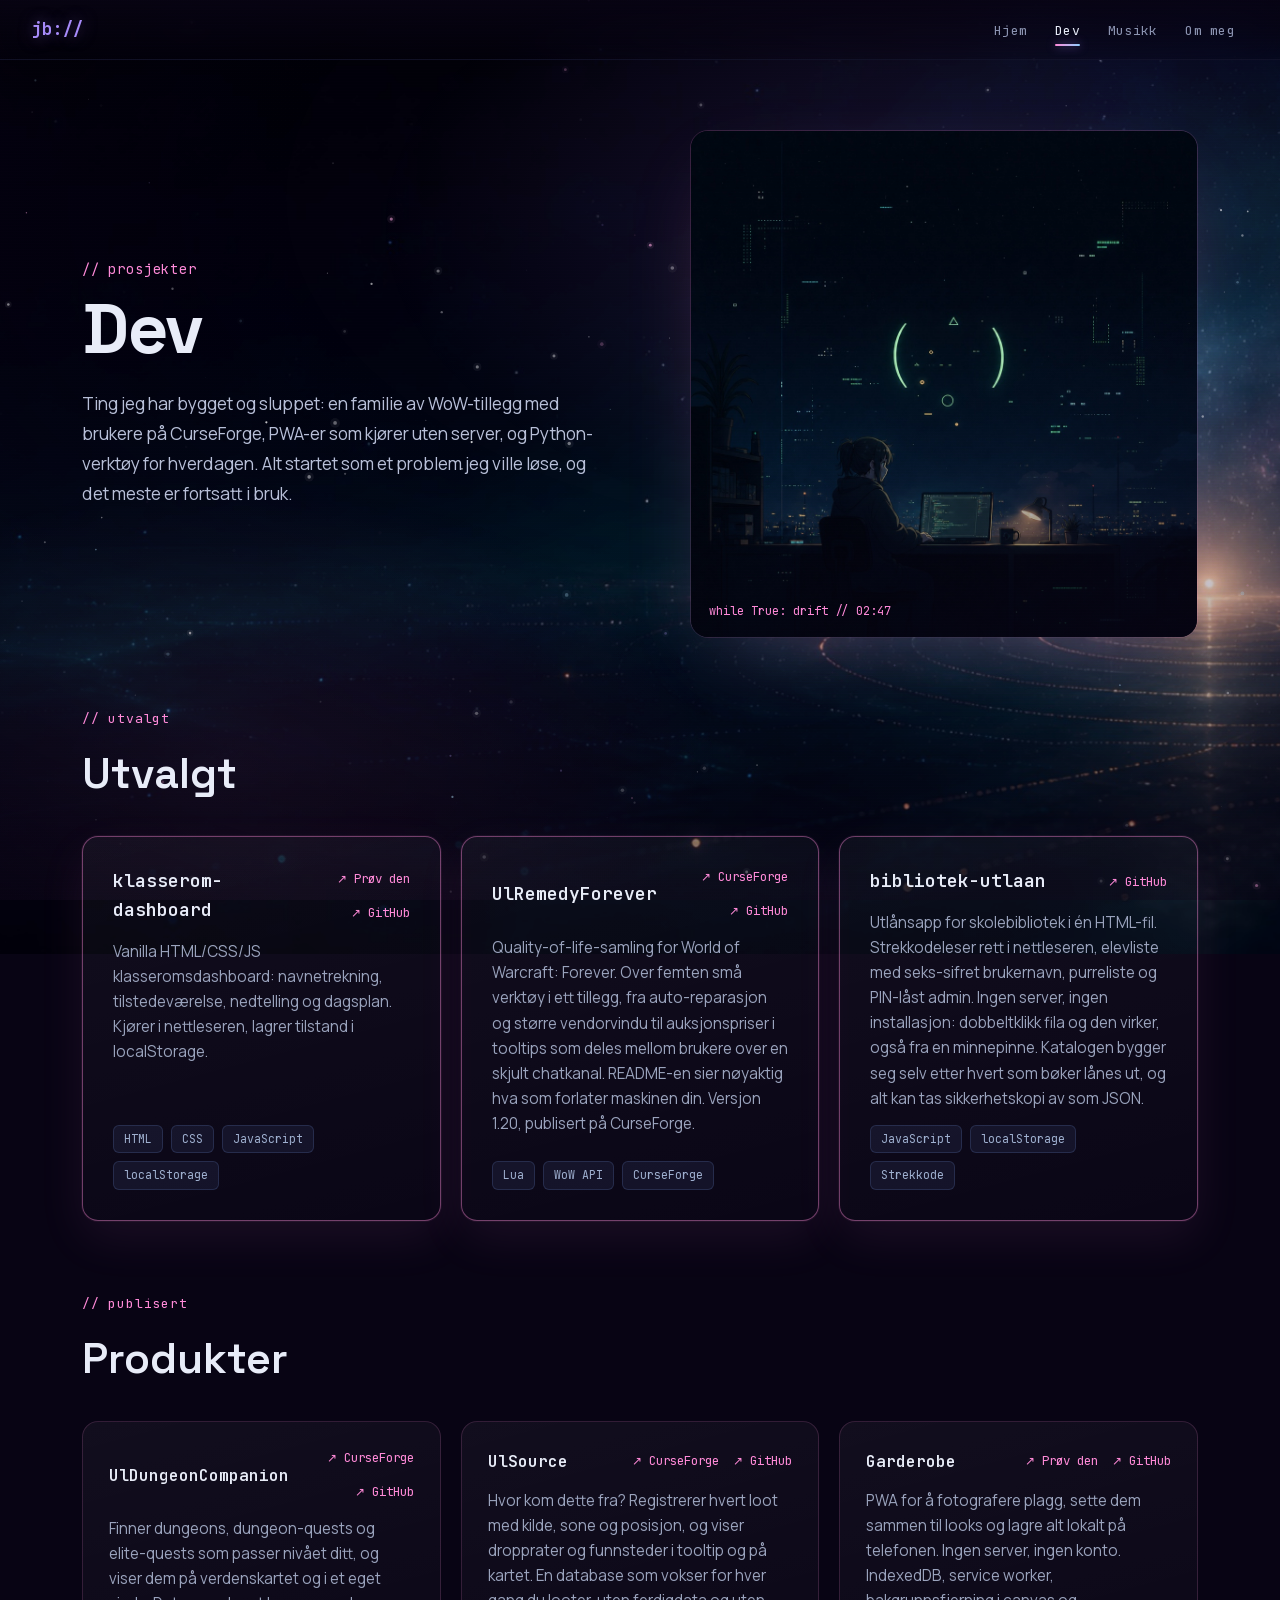
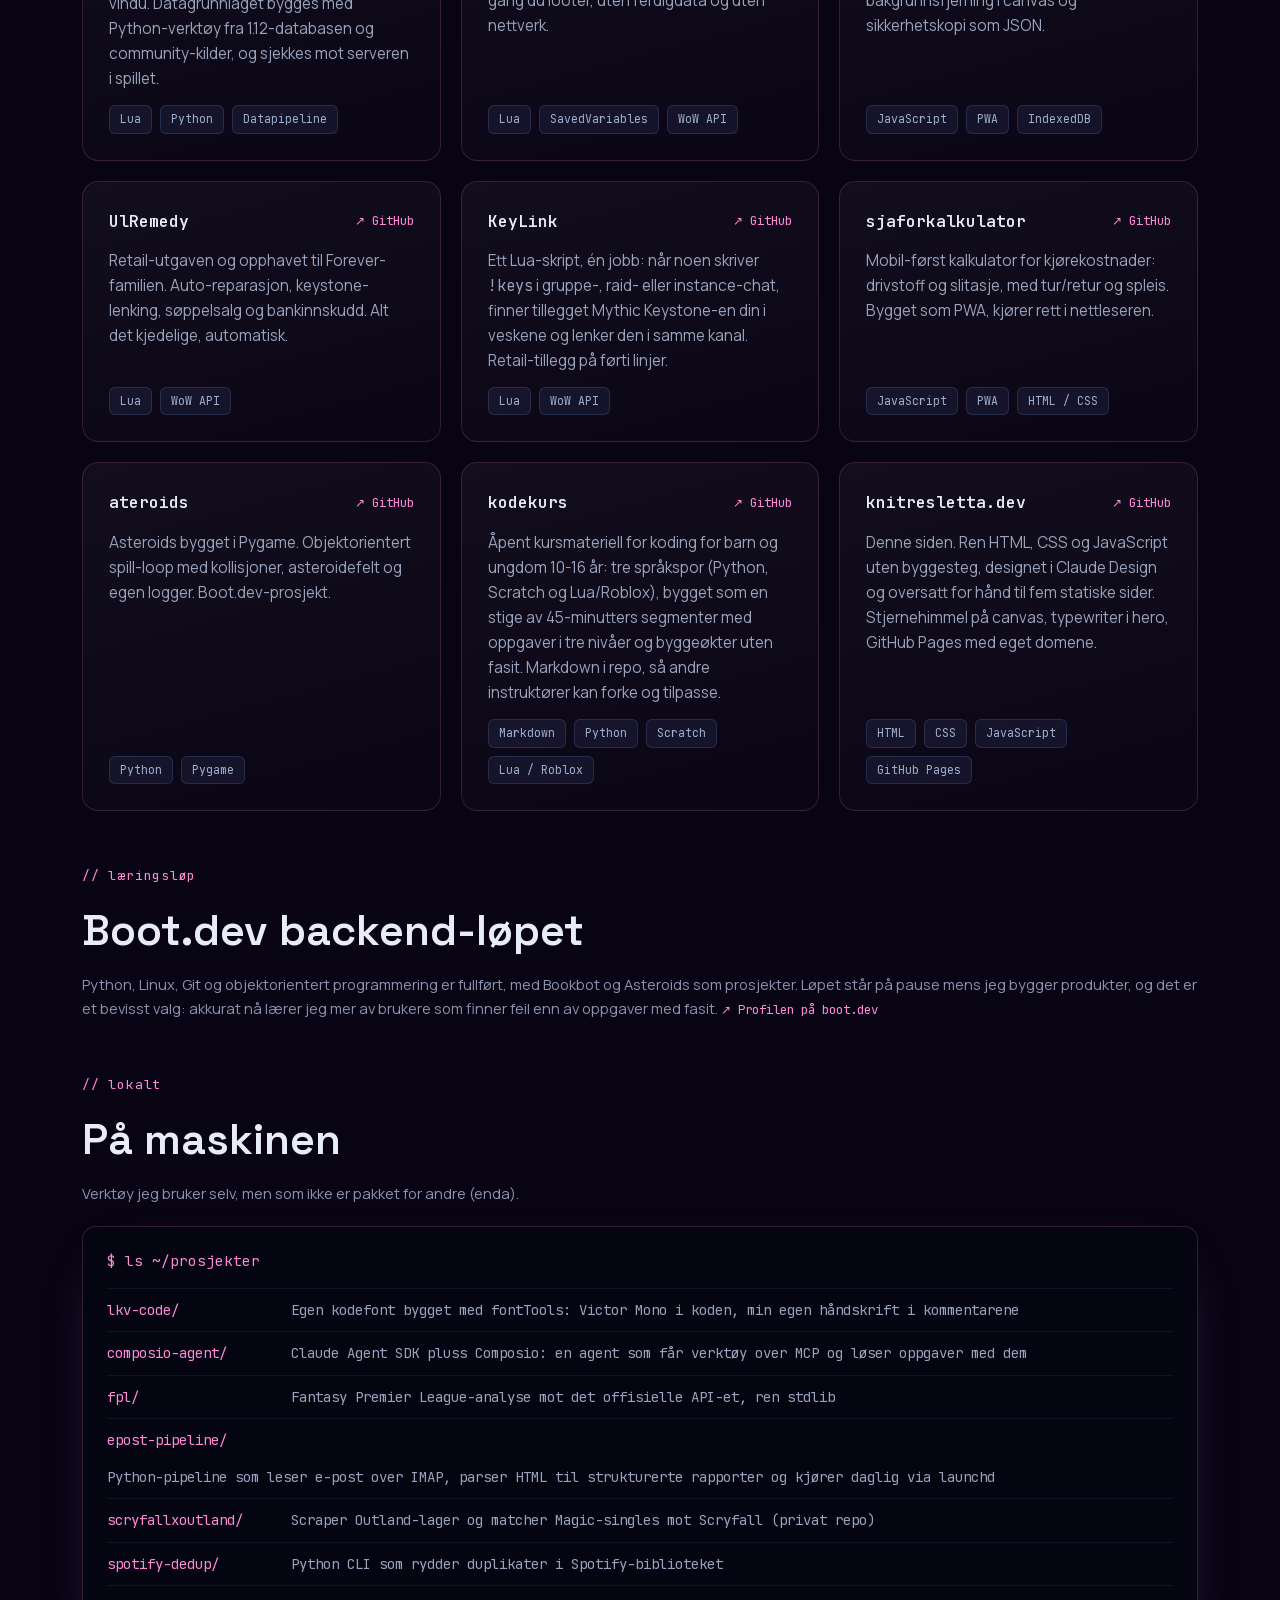
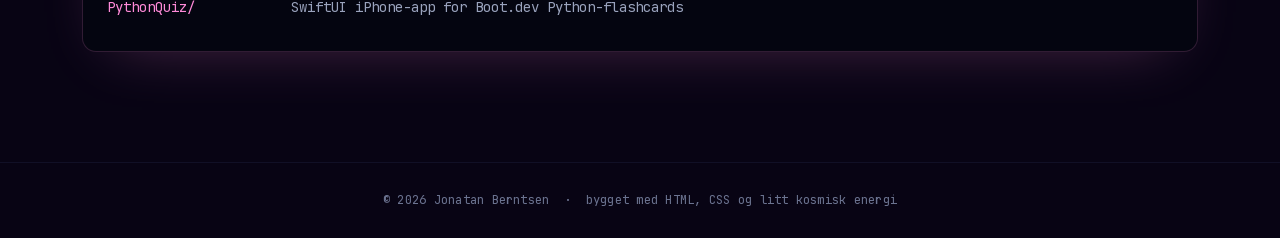
==== commit dc1cc85e: "Fontene på eget domene i stedet for Google Fonts Co-Authored-By: Claude Opus 5.5 <noreply@anthropic." ====
--- a/dev.html
+++ b/dev.html
@@ -5,9 +5,6 @@
   <meta name="viewport" content="width=device-width, initial-scale=1.0" />
   <title>Dev - Jonatan Berntsen</title>
   <meta name="description" content="Prosjekter Jonatan Berntsen har bygget og publisert: WoW-tillegg, PWA-er og Python-verktøy." />
-  <link rel="preconnect" href="https://fonts.googleapis.com" />
-  <link rel="preconnect" href="https://fonts.gstatic.com" crossorigin />
-  <link href="https://fonts.googleapis.com/css2?family=Space+Grotesk:wght@400;500;600;700&family=Manrope:wght@400;500;600&family=JetBrains+Mono:wght@400;600;700&display=swap" rel="stylesheet" />
   <link rel="stylesheet" href="css/style.css" />
 </head>
 <body>
--- a/css/style.css
+++ b/css/style.css
@@ -1,3 +1,31 @@
+/* ===== FONTER =====
+   Ligger på eget domene, så besøkende ikke kontaktes av Google.
+   Variable fonter: én fil per familie dekker hele vektområdet. Kilde og lisens: fonts/README.md. */
+@font-face {
+  font-family: 'Space Grotesk';
+  font-style: normal;
+  font-weight: 300 700;
+  font-display: swap;
+  src: url('../fonts/spacegrotesk/spacegrotesk-latin.woff2') format('woff2');
+  unicode-range: U+0000-00FF, U+0131, U+0152-0153, U+02BB-02BC, U+02C6, U+02DA, U+02DC, U+0304, U+0308, U+0329, U+2000-206F, U+20AC, U+2122, U+2191, U+2193, U+2212, U+2215, U+FEFF, U+FFFD;
+}
+@font-face {
+  font-family: 'Manrope';
+  font-style: normal;
+  font-weight: 200 800;
+  font-display: swap;
+  src: url('../fonts/manrope/manrope-latin.woff2') format('woff2');
+  unicode-range: U+0000-00FF, U+0131, U+0152-0153, U+02BB-02BC, U+02C6, U+02DA, U+02DC, U+0304, U+0308, U+0329, U+2000-206F, U+20AC, U+2122, U+2191, U+2193, U+2212, U+2215, U+FEFF, U+FFFD;
+}
+@font-face {
+  font-family: 'JetBrains Mono';
+  font-style: normal;
+  font-weight: 400 800;
+  font-display: swap;
+  src: url('../fonts/jetbrainsmono/jetbrainsmono-latin.woff2') format('woff2');
+  unicode-range: U+0000-00FF, U+0131, U+0152-0153, U+02BB-02BC, U+02C6, U+02DA, U+02DC, U+0304, U+0308, U+0329, U+2000-206F, U+20AC, U+2122, U+2191, U+2193, U+2212, U+2215, U+FEFF, U+FFFD;
+}
+
 /* ===== RESET & BASE ===== */
 *, *::before, *::after {
   box-sizing: border-box;
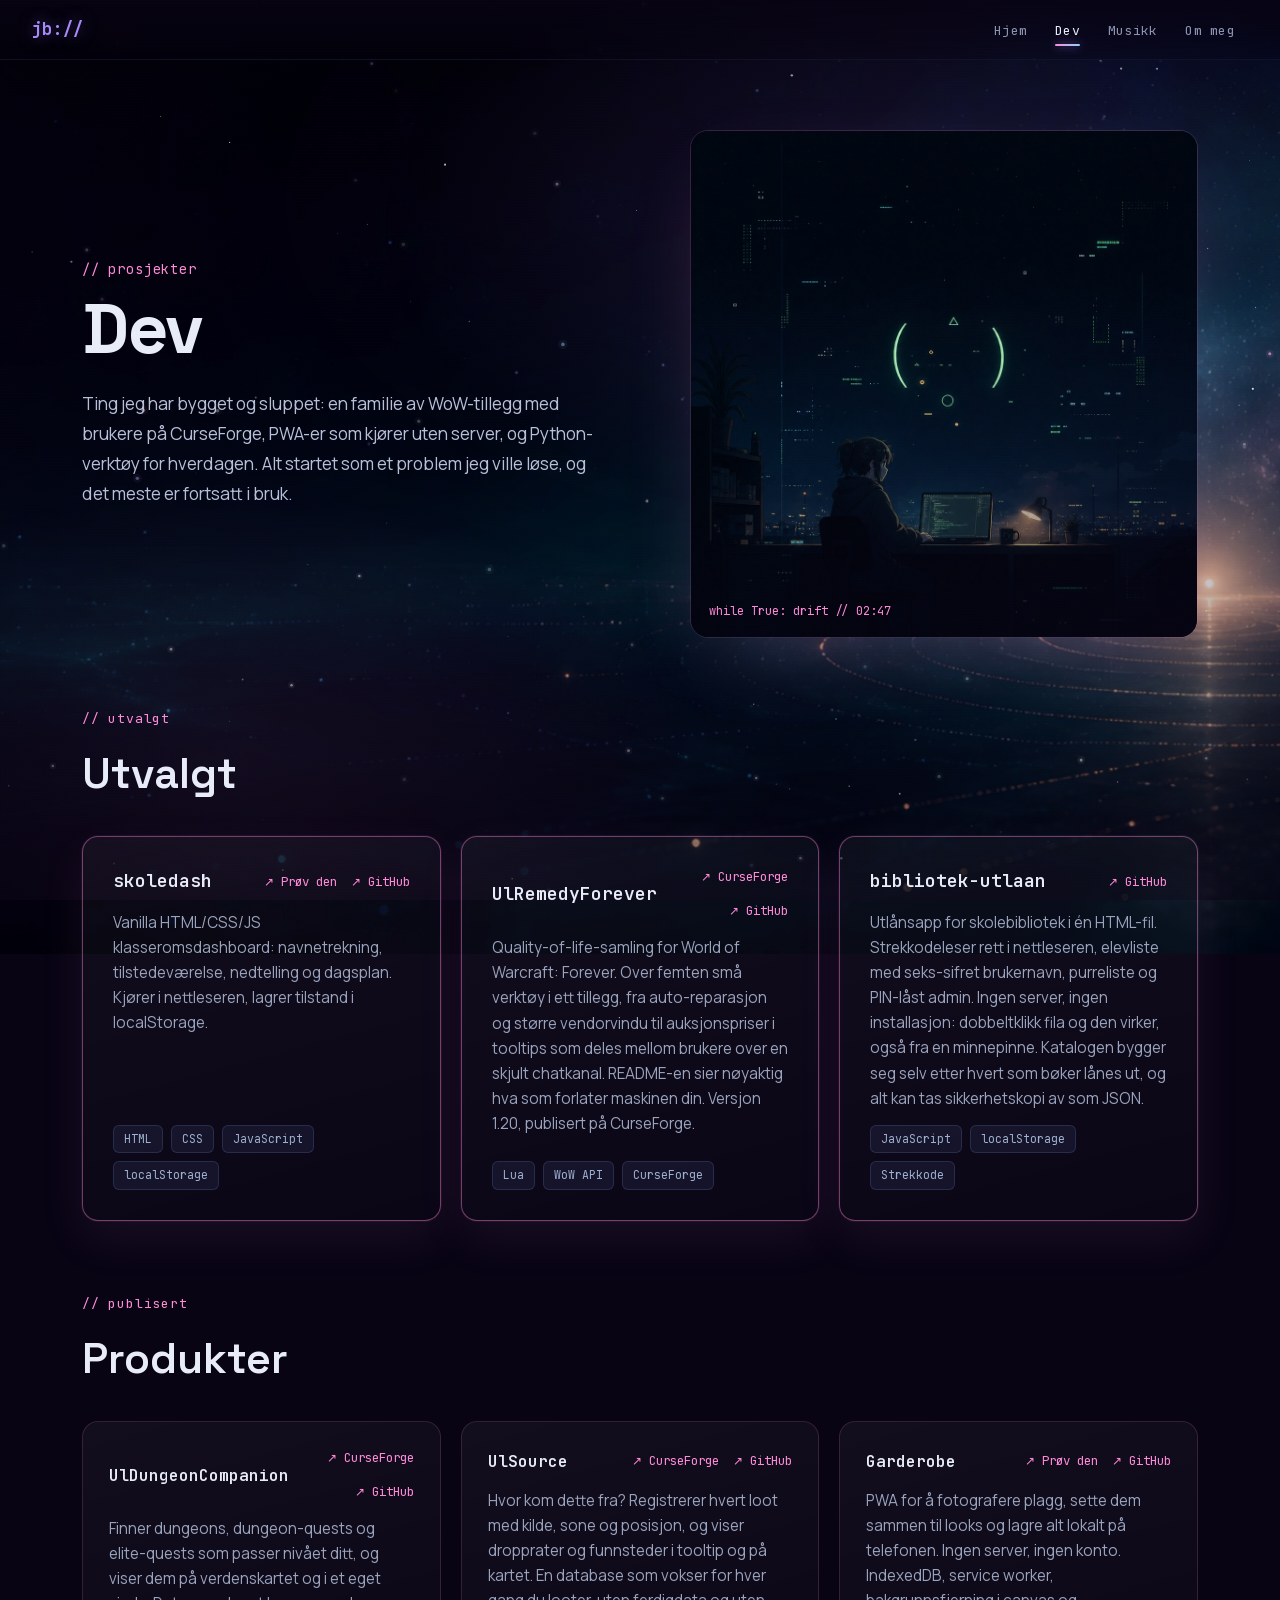
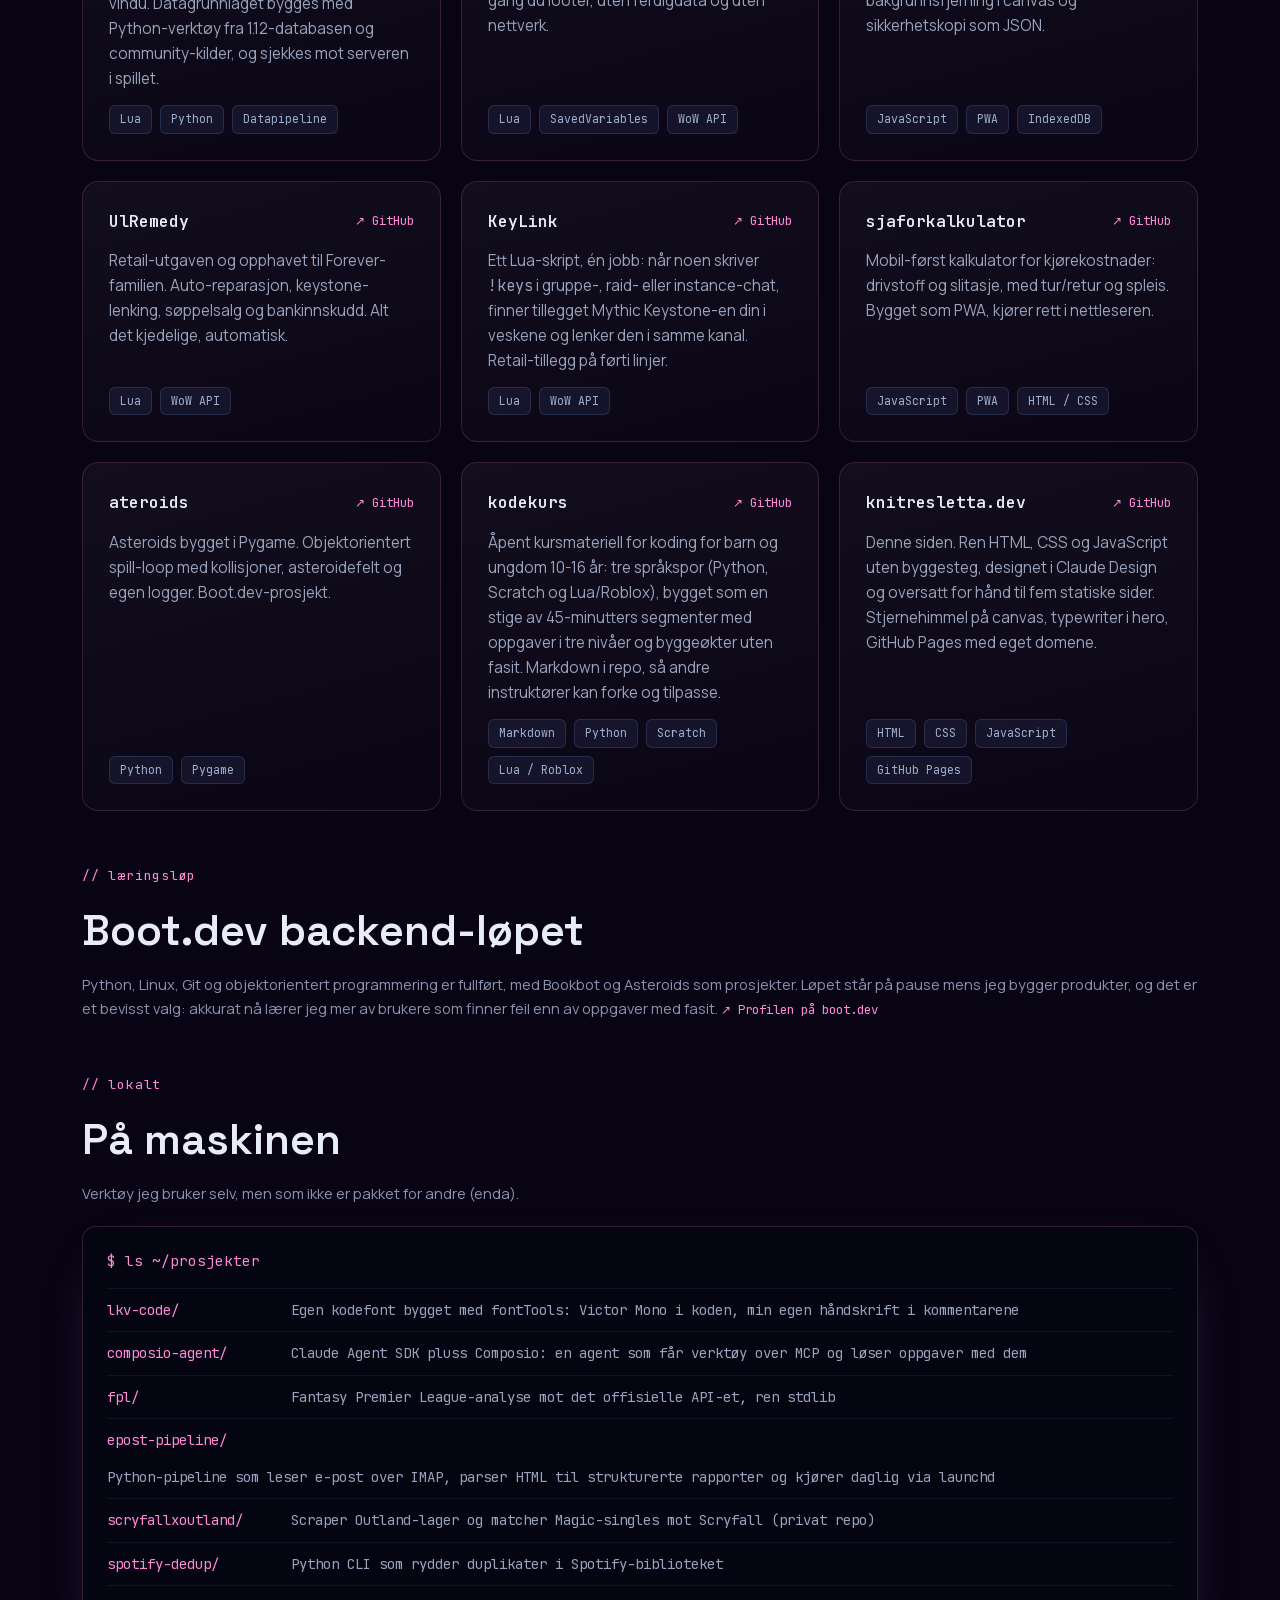
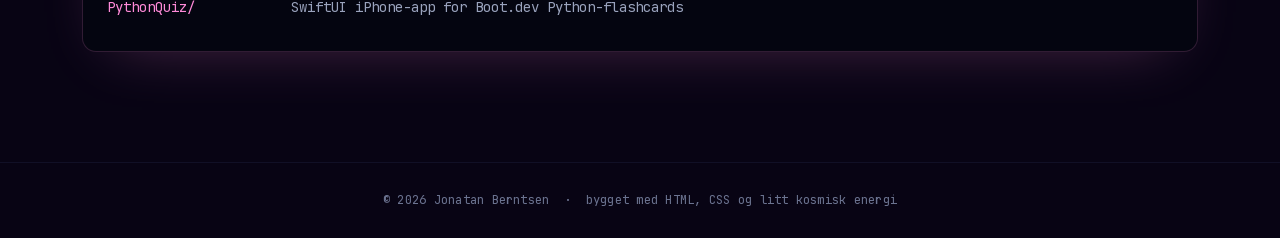
==== commit edc3e965: "Oppdater Skoledash-kortet med nytt navn og nye lenker Co-Authored-By: Claude Opus 5.5 <noreply@anthr" ====
--- a/dev.html
+++ b/dev.html
@@ -54,10 +54,10 @@
     <div class="project-grid featured">
       <div class="project-card featured">
         <div class="project-card-header">
-          <span class="project-name">klasserom-dashboard</span>
-          <span style="display:flex;gap:14px;flex-wrap:wrap;justify-content:flex-end;">
-            <a class="project-link" href="https://knitresletta.github.io/klasserom-dashboard/" target="_blank" rel="noopener">↗ Prøv den</a>
-            <a class="project-link" href="https://github.com/Knitresletta/klasserom-dashboard" target="_blank" rel="noopener">↗ GitHub</a>
+          <span class="project-name">skoledash</span>
+          <span style="display:flex;gap:14px;flex-wrap:wrap;justify-content:flex-end;">
+            <a class="project-link" href="https://skoledash.app" target="_blank" rel="noopener">↗ Prøv den</a>
+            <a class="project-link" href="https://github.com/Knitresletta/skoledash" target="_blank" rel="noopener">↗ GitHub</a>
           </span>
         </div>
         <p class="project-desc">
